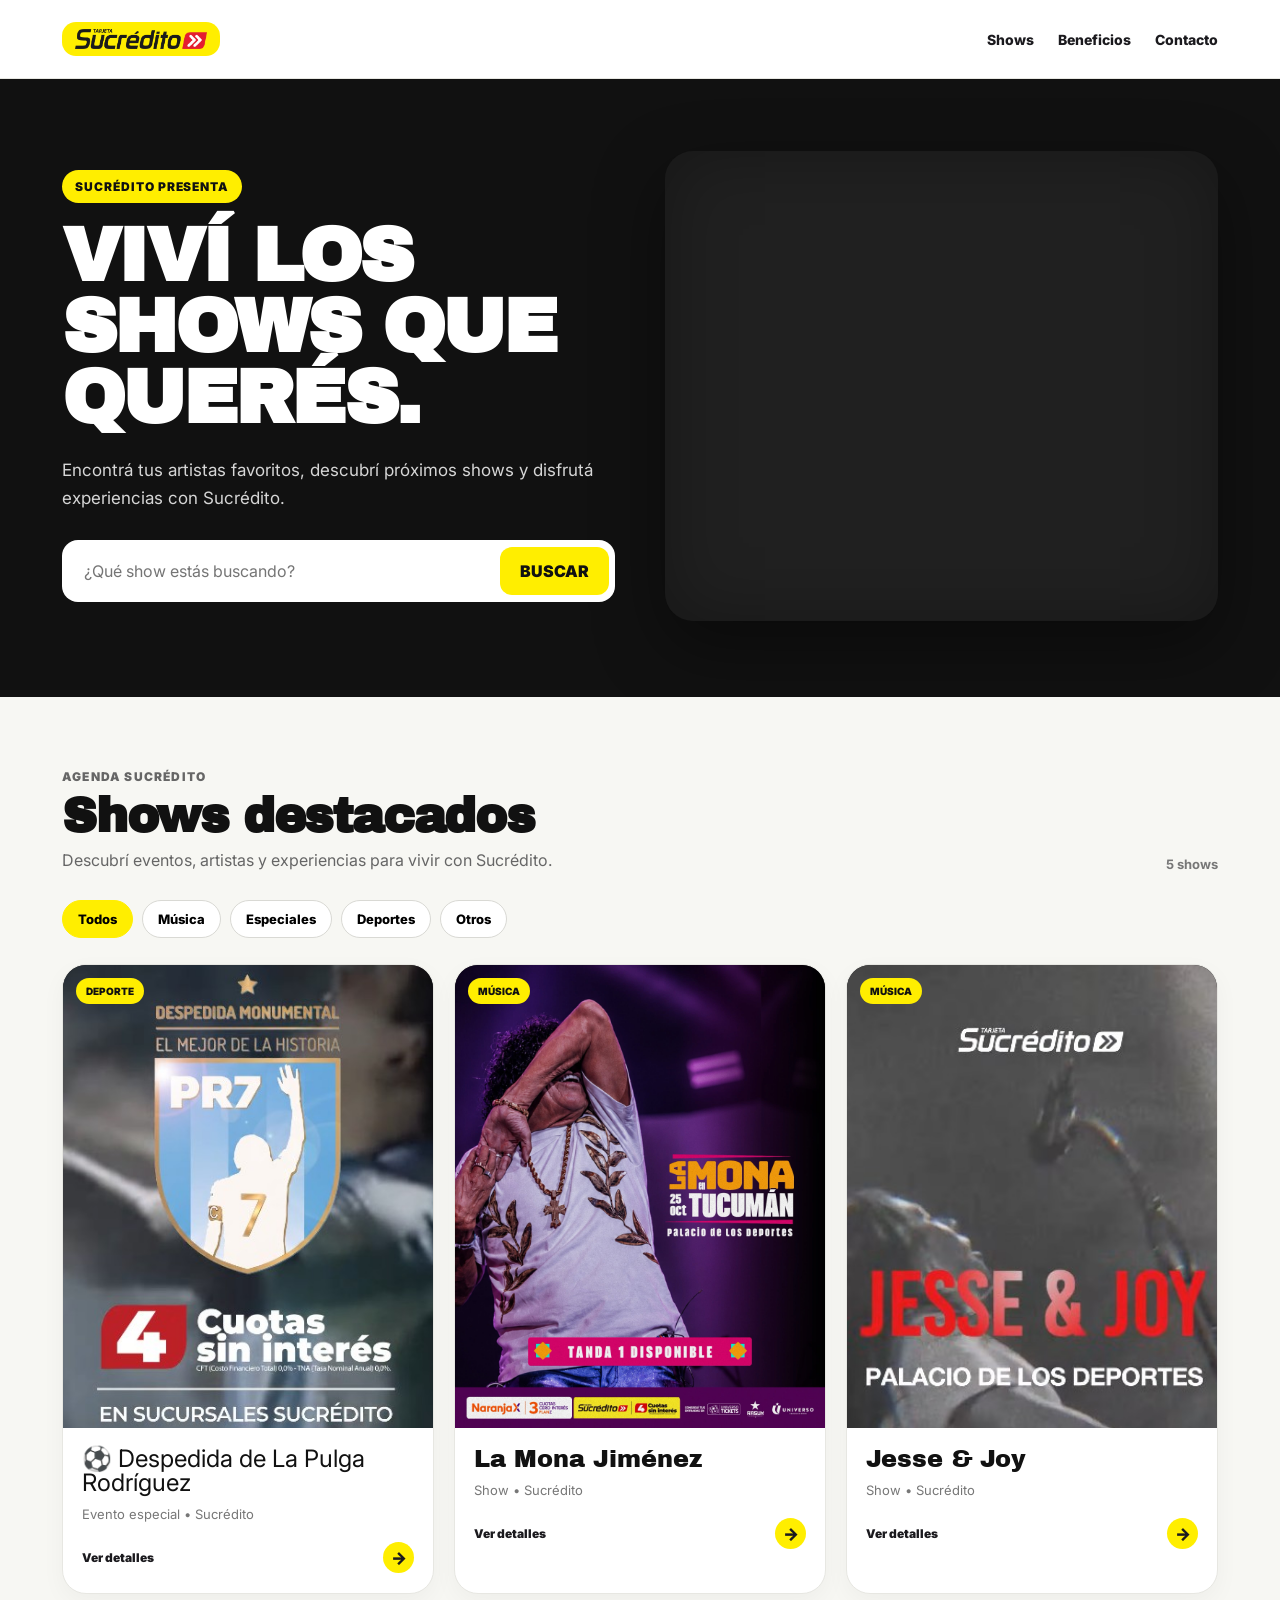
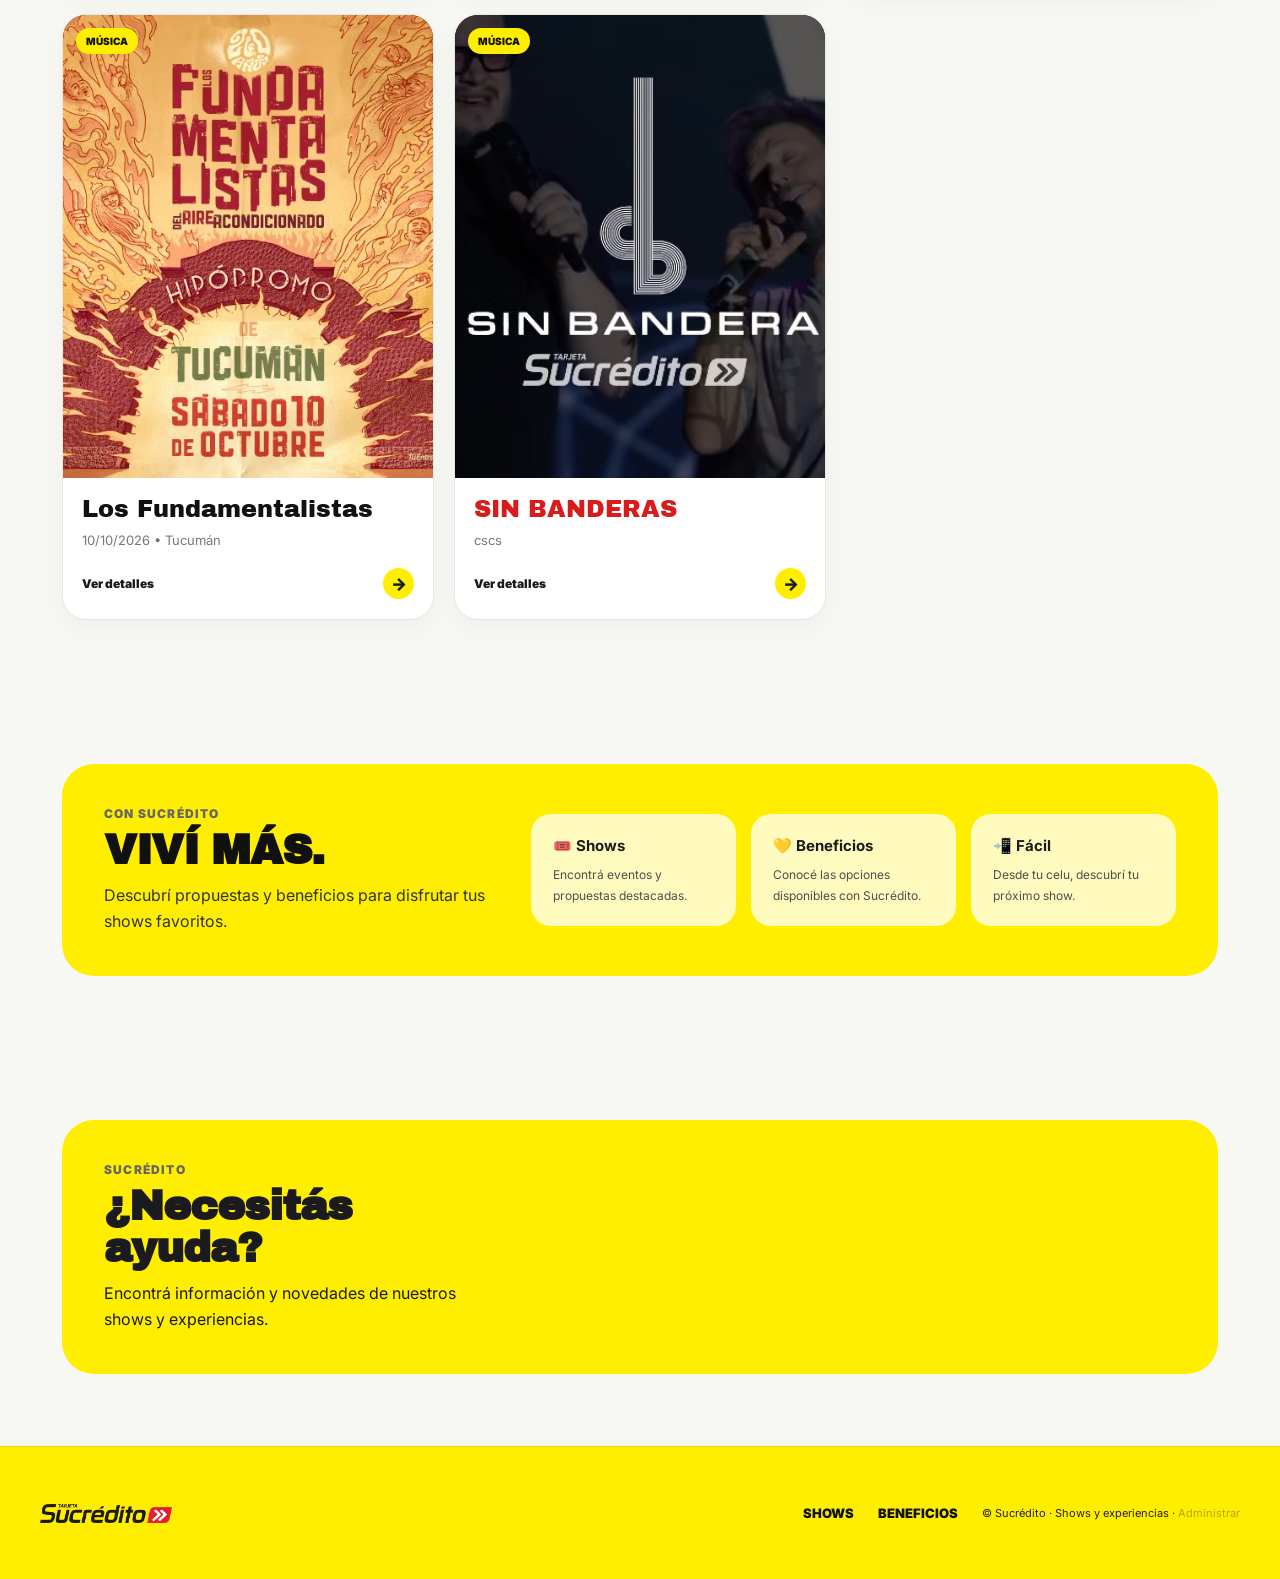
==== index.html @ 6936c7ec "Update index.html" ====
<!DOCTYPE html>
<html lang="es">
<head>
<meta charset="UTF-8">
<meta name="viewport" content="width=device-width, initial-scale=1.0">
<meta name="theme-color" content="#FFEE00">
<title id="sitePageTitle">Sucrédito · Shows</title>

<link rel="preconnect" href="https://fonts.googleapis.com">
<link rel="preconnect" href="https://fonts.gstatic.com" crossorigin>
<link href="https://fonts.googleapis.com/css2?family=Archivo+Black&family=Inter:wght@400;500;600;700;800&display=swap" rel="stylesheet">

<style>
:root{
  --yellow:#FFEE00;
  --yellow-dark:#E8D800;
  --black:#111111;
  --ink:#1B1A1E;
  --white:#fff;
  --paper:#F7F7F3;
  --gray:#6d6d6d;
  --line:#e7e7e2;
  --radius:24px;
  --shadow:0 18px 45px rgba(0,0,0,.10);
}
*{box-sizing:border-box}
html{scroll-behavior:smooth}
body{
  margin:0;
  background:var(--paper);
  color:var(--ink);
  font-family:Inter,Arial,sans-serif;
}
button,input{font:inherit}
button{cursor:pointer}
a{color:inherit;text-decoration:none}

.header{
  position:sticky;
  top:0;
  z-index:50;
  background:rgba(255,255,255,.94);
  backdrop-filter:blur(12px);
  border-bottom:1px solid var(--line);
}
.header-inner{
  max-width:1200px;
  margin:auto;
  min-height:78px;
  padding:12px 22px;
  display:flex;
  align-items:center;
  gap:28px;
}
.logo-wrap{
  display:flex;
  align-items:center;
  justify-content:center;
  background:var(--yellow);
  border-radius:14px;
  padding:7px 13px;
}
.logo{
  width:132px;
  height:auto;
  display:block;
}
.nav{
  display:flex;
  gap:24px;
  margin-left:auto;
  font-size:14px;
  font-weight:800;
}
.nav a:hover{text-decoration:underline}

.hero{
  position:relative;
  overflow:hidden;
  background:var(--black);
  color:white;
}
.hero-inner{
  max-width:1200px;
  min-height:540px;
  margin:auto;
  padding:72px 22px 76px;
  display:grid;
  grid-template-columns:1fr 1fr;
  align-items:center;
  gap:50px;
}
.hero-copy{position:relative;z-index:2}
.kicker{
  display:inline-block;
  background:var(--yellow);
  color:var(--black);
  padding:9px 13px;
  border-radius:999px;
  font-size:12px;
  font-weight:900;
  letter-spacing:.08em;
  text-transform:uppercase;
  margin-bottom:18px;
}
h1,h2,h3{margin:0}
.hero h1{
  font-family:"Archivo Black",Impact,sans-serif;
  font-size:clamp(42px,6vw,76px);
  line-height:.93;
  letter-spacing:-.035em;
  max-width:650px;
}
.hero p{
  max-width:560px;
  color:#d6d6d6;
  line-height:1.6;
  margin:24px 0 28px;
  font-size:17px;
}
.search{
  max-width:580px;
  display:flex;
  align-items:center;
  background:white;
  border-radius:16px;
  padding:6px;
}
.search input{
  width:100%;
  border:0;
  outline:0;
  padding:15px 16px;
  background:transparent;
  color:var(--ink);
}
.search button{
  border:0;
  background:var(--yellow);
  color:var(--black);
  border-radius:12px;
  padding:14px 20px;
  font-weight:900;
}
.hero-video{
  position:relative;
  width:100%;
  aspect-ratio:4/5;
  max-height:470px;
  border-radius:28px;
  overflow:hidden;
  background:#202020;
  box-shadow:0 25px 70px rgba(0,0,0,.4);
}
.hero-video video{
  width:100%;
  height:100%;
  object-fit:cover;
  display:block;
}
.hero-video:after{
  content:"";
  position:absolute;
  inset:0;
  pointer-events:none;
  box-shadow:inset 0 0 70px rgba(0,0,0,.3);
}

.section{
  max-width:1200px;
  margin:auto;
  padding:72px 22px;
}
.section-head{
  display:flex;
  align-items:end;
  justify-content:space-between;
  gap:20px;
  margin-bottom:28px;
}
.eyebrow{
  color:#666;
  font-size:12px;
  font-weight:900;
  text-transform:uppercase;
  letter-spacing:.1em;
  margin-bottom:8px;
}
.section h2{
  font-family:"Archivo Black",Impact,sans-serif;
  font-size:clamp(30px,4vw,48px);
  line-height:1;
  letter-spacing:-.025em;
}
.result-count{
  font-size:13px;
  color:#777;
  font-weight:700;
}

.filters{
  display:flex;
  flex-wrap:wrap;
  gap:9px;
  margin-bottom:26px;
}
.filter{
  border:1px solid #d9d9d4;
  background:white;
  border-radius:999px;
  padding:10px 15px;
  font-size:13px;
  font-weight:800;
}
.filter.active,.filter:hover{
  background:var(--yellow);
  border-color:var(--yellow);
}

.shows-grid{
  display:grid;
  grid-template-columns:repeat(3,1fr);
  gap:20px;
}
.card{
  background:white;
  border:1px solid var(--line);
  border-radius:var(--radius);
  overflow:hidden;
  box-shadow:0 8px 25px rgba(0,0,0,.04);
  transition:transform .25s ease,box-shadow .25s ease;
  cursor:pointer;
}
.card:hover{
  transform:translateY(-5px);
  box-shadow:var(--shadow);
}
.card-media{
  position:relative;
  aspect-ratio:4/5;
  background:#161616;
  overflow:hidden;
}
.card-media img,
.card-media video{
  position:absolute;
  inset:0;
  width:100%;
  height:100%;
  object-fit:cover;
}
.card-media img{
  opacity:1;
  transition:opacity .18s ease;
}
.card-media video{
  opacity:0;
  transition:opacity .18s ease;
  background:#111;
}
.card.playing .card-media img{opacity:0}
.card.playing .card-media video{opacity:1}
.card-tag{
  position:absolute;
  left:13px;
  top:13px;
  z-index:4;
  background:var(--yellow);
  color:var(--black);
  border-radius:999px;
  padding:7px 10px;
  font-size:10px;
  font-weight:900;
  text-transform:uppercase;
}
/* El video se descubre con el hover en desktop; no agregamos íconos sobre las placas. */
.card-body{padding:19px 19px 20px}
.card-title{
  font-family:"Archivo Black",Impact,sans-serif;
  font-size:24px;
  line-height:1;
  margin-bottom:10px;
}
.card-meta{
  color:#777;
  font-size:13px;
  line-height:1.5;
}
.card-cta{
  display:flex;
  align-items:center;
  justify-content:space-between;
  margin-top:18px;
  font-size:12px;
  font-weight:900;
}
.arrow{
  width:31px;
  height:31px;
  border-radius:50%;
  background:var(--yellow);
  display:grid;
  place-items:center;
  font-size:17px;
}

.empty{
  display:none;
  text-align:center;
  padding:50px 20px;
  border:1px dashed #cfcfca;
  border-radius:20px;
  color:#777;
  background:white;
}
.card.hidden{display:none}

.benefits{
  background:var(--yellow);
  border-radius:32px;
  padding:42px;
  display:grid;
  grid-template-columns:1.2fr 2fr;
  gap:40px;
  align-items:center;
}
.benefits h2{font-size:42px}
.benefits p{line-height:1.6;margin:12px 0 0}
.benefit-grid{
  display:grid;
  grid-template-columns:repeat(3,1fr);
  gap:15px;
}
.benefit{
  background:rgba(255,255,255,.75);
  border-radius:20px;
  padding:22px;
}
.benefit strong{display:block;font-size:15px;margin-bottom:8px}
.benefit span{font-size:12px;line-height:1.45;color:#4e4e4e}

.footer{
  background:var(--yellow);
  color:var(--black);
  padding:30px 22px;
  border-top:1px solid rgba(0,0,0,.08);
}
.footer-inner{
  max-width:1200px;
  margin:auto;
  min-height:72px;
  display:flex;
  align-items:center;
  justify-content:space-between;
  gap:24px;
}
.footer img{width:132px;display:block}
.footer-links{
  display:flex;
  gap:24px;
  margin-left:auto;
  font-size:13px;
  font-weight:900;
}
.footer-links a:hover{text-decoration:underline}
.footer small{color:#222;font-size:11px}

.modal{
  position:fixed;
  inset:0;
  z-index:100;
  display:none;
  align-items:center;
  justify-content:center;
  padding:20px;
  background:rgba(0,0,0,.78);
  backdrop-filter:blur(7px);
}
.modal.open{display:flex}
.modal-box{
  width:min(980px,100%);
  max-height:92vh;
  overflow:auto;
  background:white;
  border-radius:28px;
  position:relative;
  box-shadow:0 30px 90px rgba(0,0,0,.4);
}
.modal-close{
  position:absolute;
  right:15px;
  top:15px;
  z-index:10;
  width:42px;
  height:42px;
  border:0;
  border-radius:50%;
  background:white;
  box-shadow:0 5px 20px rgba(0,0,0,.18);
  font-size:25px;
}
.modal-content{
  display:grid;
  grid-template-columns:1fr 1fr;
}
.modal-media{
  min-height:580px;
  background:#111;
  display:flex;
  align-items:center;
  justify-content:center;
  overflow:hidden;
}
.modal-media img,
.modal-media video{
  width:100%;
  height:100%;
  max-height:700px;
  object-fit:contain;
  background:#111;
  display:block;
}
.modal-media video{display:none}
.modal-info{padding:48px 42px}
.modal-info .kicker{margin-bottom:15px}
.modal-info h2{
  font-family:"Archivo Black",Impact,sans-serif;
  font-size:clamp(36px,5vw,58px);
  line-height:.95;
  margin-bottom:18px;
}
.modal-info p{line-height:1.65;color:#555}
.details{
  margin:25px 0;
  display:grid;
  gap:10px;
}
.detail{
  background:#f5f5f1;
  border-radius:13px;
  padding:13px 15px;
}
.detail b{display:block;font-size:10px;text-transform:uppercase;letter-spacing:.08em;color:#777;margin-bottom:4px}
.detail span{font-size:14px;font-weight:700}
.modal-button{
  display:inline-flex;
  align-items:center;
  justify-content:center;
  background:var(--yellow);
  border:0;
  border-radius:13px;
  padding:15px 19px;
  font-weight:900;
}
.modal-button.disabled{
  background:#e8e8e3;
  color:#888;
  cursor:default;
}

@media (max-width:900px){
  .hero-inner{grid-template-columns:1fr;min-height:auto;padding-top:55px}
  .hero-video{max-width:470px;margin:auto}
  .shows-grid{grid-template-columns:repeat(2,1fr)}
  .benefits{grid-template-columns:1fr}
}
@media (max-width:650px){
  .header-inner{min-height:68px;padding:10px 14px}
  .logo{width:112px}
  .nav{display:none}
  .hero-inner{padding:42px 16px 50px;gap:28px}
  .hero h1{font-size:46px}
  .hero p{font-size:15px}
  .search{border-radius:14px}
  .search button{padding:13px 14px}
  .section{padding:52px 16px}
  .section-head{align-items:start;flex-direction:column}
  .shows-grid{grid-template-columns:1fr 1fr;gap:12px}
  .card{border-radius:18px}
  .card-body{padding:14px}
  .card-title{font-size:19px}
  .card-meta{font-size:11px}
  .card-cta{margin-top:13px}
  .benefits{padding:27px 20px;border-radius:24px}
  .benefits h2{font-size:34px}
  .benefit-grid{grid-template-columns:1fr}
  .modal{padding:8px}
  .modal-box{border-radius:22px;max-height:95vh}
  .modal-content{grid-template-columns:1fr}
  .modal-media{min-height:330px;max-height:48vh}
  .modal-media img,.modal-media video{object-fit:contain}
  .modal-info{padding:28px 22px 30px}
  .modal-info h2{font-size:40px}
}
@media (hover:none){
  /* En móvil el video se reproduce dentro de la ventana de detalle. */
}


/* V10: estilos administrables */
#heroTitle { color: var(--site-hero-title-color, #ffffff); }
#showsTitle { color: var(--site-shows-title-color, #111111); }
#benefitTitle { color: var(--site-benefit-title-color, #111111); }
#heroText { color: var(--site-hero-text-color, #d6d6d6); }
#benefitText { color: var(--site-benefit-text-color, #333333); }
#benefitTitle { color: var(--site-benefit-title-color, #111); }
#showsTitle { color: var(--site-shows-title-color, #111); }
#benefitText { color: var(--site-benefit-text-color, #333); }


.section-subtitle{margin:8px 0 0;color:#666;max-width:720px;line-height:1.5}
</style>
</head>

<body>

<header class="header">
  <div class="header-inner">
    <a href="#" class="logo-wrap" aria-label="Sucrédito">
      <img src="assets/logo.png" class="logo" alt="Sucrédito">
    </a>
    <nav class="nav">
      <a href="#shows" id="navShows">Shows</a>
      <a href="#beneficios" id="navBenefits">Beneficios</a>
      <a href="#contacto" id="navContact">Contacto</a>
    </nav>
  </div>
</header>

<main>
<section class="hero">
  <div class="hero-inner">
    <div class="hero-copy">
      <span class="kicker" id="heroKicker">Sucrédito presenta</span>
      <h1 id="heroTitle">VIVÍ LOS SHOWS QUE QUERÉS.</h1>
      <p id="heroText">Encontrá tus artistas favoritos, descubrí próximos shows y disfrutá experiencias con Sucrédito.</p>
      <div class="search">
        <input id="searchInput" type="search" placeholder="Buscá un show o artista..." aria-label="Buscar shows">
        <button id="searchBtn" type="button">BUSCAR</button>
      </div>
    </div>

    <div class="hero-video" aria-label="Video destacado">
      <video id="heroVideo" autoplay muted loop playsinline preload="auto"
             poster="assets/events/Sin_Banderas.jpg">
        <source src="assets/videos/Sin_Banderas.mp4" type="video/mp4">
      </video>
    </div>
  </div>
</section>

<section class="section" id="shows">
  <div class="section-head">
    <div>
      <div class="eyebrow" id="showsEyebrow">Elegí tu próximo plan</div>
      <h2 id="showsTitle">Shows destacados</h2>
      <p id="showsSubtitle" class="section-subtitle">Descubrí eventos, artistas y experiencias para vivir con Sucrédito.</p>
    </div>
    <div class="result-count" id="resultCount">5 shows</div>
  </div>

  <div class="filters" aria-label="Filtros de shows">
    <button class="filter active" data-filter="all" id="filterAll">Todos</button>
    <button class="filter" data-filter="musica" id="filterMusic">Música</button>
    <button class="filter" data-filter="especial" id="filterSpecial">Especiales</button>
    <button class="filter" data-filter="deporte" id="filterSports">Deportes</button>
    <button class="filter" data-filter="otros" id="filterOther">Otros</button>
  </div>

  <div class="shows-grid" id="showsGrid"></div>

  <div class="empty" id="empty">No encontramos shows con esa búsqueda.</div>
</section>

<section class="section" id="beneficios">
  <div class="benefits">
    <div>
      <div class="eyebrow" id="benefitEyebrow">Con Sucrédito</div>
      <h2 id="benefitTitle">Más shows.<br>Más momentos.</h2>
      <p id="benefitText">Descubrí propuestas y beneficios pensados para que disfrutes tus experiencias.</p>
    </div>
    <div class="benefit-grid">
      <div class="benefit"><strong id="benefit1Title">🎟️ Shows</strong><span id="benefit1Text">Encontrá eventos y propuestas destacadas.</span></div>
      <div class="benefit"><strong id="benefit2Title">💛 Beneficios</strong><span id="benefit2Text">Conocé las opciones disponibles con Sucrédito.</span></div>
      <div class="benefit"><strong id="benefit3Title">📲 Fácil</strong><span id="benefit3Text">Desde tu celu, descubrí tu próximo show.</span></div>
    </div>
  </div>
</section>
<section class="section" id="contacto">
  <div class="benefits">
    <div>
      <div class="eyebrow">Sucrédito</div>
      <h2>¿Necesitás ayuda?</h2>
      <p id="contactText">Encontrá información y novedades de nuestros shows y experiencias.</p>
    </div>
  </div>
</section>
</main>

<footer class="footer">
  <div class="footer-inner">
    <img src="assets/logo.png" alt="Sucrédito">
    <div class="footer-links">
      <a href="#shows">SHOWS</a>
      <a href="#beneficios">BENEFICIOS</a>
    </div>
    <small><span id="footerText">© Sucrédito · Shows y experiencias</span> · <a href="admin/" style="opacity:.35">Administrar</a></small>
  </div>
</footer>

<div class="modal" id="modal" role="dialog" aria-modal="true" aria-labelledby="modalTitle">
  <div class="modal-box">
    <button class="modal-close" id="modalClose" aria-label="Cerrar">×</button>
    <div class="modal-content">
      <div class="modal-media">
        <img id="modalImage" src="" alt="">
        <video id="modalVideo" muted playsinline preload="metadata"></video>
      </div>
      <div class="modal-info">
        <span class="kicker" id="modalKicker">Sucrédito presenta</span>
        <h2 id="modalTitle"></h2>
        <p id="modalDescription"></p>
        <div class="details">
          <div class="detail"><b>Fecha</b><span id="modalDate"></span></div>
          <div class="detail"><b>Ciudad</b><span id="modalCity"></span></div>
          <div class="detail"><b>Lugar</b><span id="modalVenue"></span></div>
          <div class="detail"><b>Beneficio</b><span id="modalBenefit"></span></div>
        </div>
        <button class="modal-button disabled" type="button">Información próximamente</button>
      </div>
    </div>
  </div>
</div>

<script>
/*
  DATOS:
  Se cargan desde data/shows.json.
  Ahí vamos a poner fecha, ciudad, lugar, descripción, beneficio y link real
  de compra cuando me pases la información.
*/

/* Navegación y posición inicial: evita que Safari/WhatsApp restaure el scroll anterior. */
if ('scrollRestoration' in history) history.scrollRestoration = 'manual';

const intentionalHashes = new Set(['#shows','#beneficios','#contacto']);

function forceInitialTop(){
  if (!intentionalHashes.has(location.hash.toLowerCase())) {
    window.scrollTo({top:0,left:0,behavior:'auto'});
    document.documentElement.scrollTop = 0;
    document.body.scrollTop = 0;
  }
}

document.documentElement.style.scrollBehavior = 'smooth';

window.addEventListener('DOMContentLoaded', forceInitialTop);
window.addEventListener('load', () => {
  forceInitialTop();
  setTimeout(forceInitialTop, 80);
  setTimeout(forceInitialTop, 350);
  setTimeout(forceInitialTop, 900);
});
window.addEventListener('pageshow', () => {
  forceInitialTop();
  setTimeout(forceInitialTop, 100);
});

const grid = document.getElementById('showsGrid');
const filters = [...document.querySelectorAll('.filter')];
const searchInput = document.getElementById('searchInput');
const resultCount = document.getElementById('resultCount');
const empty = document.getElementById('empty');

let shows = [];
let activeFilter = 'all';
let currentVideoCard = null;

const modal = document.getElementById('modal');
const modalImage = document.getElementById('modalImage');
const modalVideo = document.getElementById('modalVideo');
const modalTitle = document.getElementById('modalTitle');
const modalDescription = document.getElementById('modalDescription');
const modalDate = document.getElementById('modalDate');
const modalCity = document.getElementById('modalCity');
const modalVenue = document.getElementById('modalVenue');
const modalBenefit = document.getElementById('modalBenefit');
const modalButton = document.querySelector('.modal-button');

function normalize(text=''){
  return text.toString().toLowerCase()
    .normalize('NFD').replace(/[\u0300-\u036f]/g,'');
}

function escapeHtml(value=''){
  return value.toString()
    .replaceAll('&','&amp;')
    .replaceAll('<','&lt;')
    .replaceAll('>','&gt;')
    .replaceAll('"','&quot;')
    .replaceAll("'","&#039;");
}

function renderShows(){
  grid.innerHTML = '';

  shows
    .filter(show => show.published !== false)
    .sort((a,b) => (Number(a.sortOrder)||999) - (Number(b.sortOrder)||999))
    .forEach((show, index) => {
    const card = document.createElement('article');
    card.className = 'card';
    card.dataset.index = index;
    card.dataset.category = show.category || 'musica';
    card.dataset.search = normalize([
      show.title, show.category, show.city, show.venue, show.description
    ].join(' '));
    card.tabIndex = 0;

    card.innerHTML = `
      <div class="card-media">
        <img src="${escapeHtml(show.image)}" alt="${escapeHtml(show.title)}" loading="lazy">
        <video muted playsinline preload="metadata"></video>
        <span class="card-tag">${escapeHtml(show.categoryLabel || show.category || 'Show')}</span>
      </div>
      <div class="card-body">
        <div class="card-title" style="color:${escapeHtml(show.titleColor||'#111111')};font-family:${escapeHtml(show.titleFont||'Archivo Black')},Inter,Arial,sans-serif">${escapeHtml(show.emoji ? show.emoji+' ' : "")}${escapeHtml(show.title)}</div>
        <div class="card-meta">${escapeHtml(show.shortMeta || 'Show • Sucrédito')}</div>
        <div class="card-cta">
          <span>Ver detalles</span>
          <span class="arrow">→</span>
        </div>
      </div>
    `;

    const video = card.querySelector('video');

    card.addEventListener('mouseenter', () => {
      if (window.matchMedia('(hover: hover)').matches) startPreview(card, show, video);
    });

    card.addEventListener('mouseleave', () => {
      if (window.matchMedia('(hover: hover)').matches) stopPreview(card, video);
    });

    card.addEventListener('click', () => openModal(show, card));

    card.addEventListener('keydown', event => {
      if (event.key === 'Enter' || event.key === ' ') {
        event.preventDefault();
        openModal(show, card);
      }
    });

    grid.appendChild(card);
  });

  applyFilters();
}

function startPreview(card, show, video){
  if (!show.video) return;

  document.querySelectorAll('.card').forEach(other => {
    if (other !== card) {
      const otherVideo = other.querySelector('video');
      stopPreview(other, otherVideo);
    }
  });

  if (!video.src) {
    video.src = show.video;
    video.load();
  }

  card.classList.add('playing');
  currentVideoCard = card;
  video.currentTime = 0;

  const promise = video.play();
  if (promise) promise.catch(() => {
    /* Si el navegador bloquea el autoplay, la placa sigue visible. */
    card.classList.remove('playing');
  });

  video.onended = () => stopPreview(card, video);
}

function stopPreview(card, video){
  if (!video) return;
  card.classList.remove('playing');
  video.pause();
  try { video.currentTime = 0; } catch(e) {}
  if (currentVideoCard === card) currentVideoCard = null;
}

function applyFilters(){
  const term = normalize(searchInput.value.trim());
  let visible = 0;

  [...grid.querySelectorAll('.card')].forEach(card => {
    const matchesFilter = activeFilter === 'all' || card.dataset.category === activeFilter;
    const matchesSearch = !term || card.dataset.search.includes(term);
    const show = matchesFilter && matchesSearch;

    card.classList.toggle('hidden', !show);
    if (!show) stopPreview(card, card.querySelector('video'));
    if (show) visible++;
  });

  resultCount.textContent = `${visible} ${visible === 1 ? 'show' : 'shows'}`;
  empty.style.display = visible ? 'none' : 'block';
}

filters.forEach(button => {
  button.addEventListener('click', () => {
    filters.forEach(b => b.classList.remove('active'));
    button.classList.add('active');
    activeFilter = button.dataset.filter;
    applyFilters();
  });
});

searchInput.addEventListener('input', applyFilters);

searchInput.addEventListener('keydown', event => {
  if (event.key === 'Enter') {
    event.preventDefault();
    applyFilters();
    document.getElementById('shows').scrollIntoView({behavior:'smooth', block:'start'});
  }
});

document.getElementById('searchBtn').addEventListener('click', () => {
  applyFilters();
  document.getElementById('shows').scrollIntoView({behavior:'smooth', block:'start'});
});

function openModal(show, card){
  stopPreview(card, card.querySelector('video'));

  modalImage.src = show.image;
  modalImage.alt = show.title;

  modalTitle.textContent = (show.emoji ? show.emoji+' ' : '') + show.title;
  modalTitle.style.color = show.titleColor || '#111111';
  modalTitle.style.fontFamily = (show.titleFont || 'Archivo Black') + ',Inter,Arial,sans-serif';
  modalDescription.textContent = show.description || '';
  modalDate.textContent = show.date || 'Próximamente';
  modalCity.textContent = show.city || 'Próximamente';
  modalVenue.textContent = show.venue || 'Próximamente';
  modalBenefit.textContent = show.benefit || 'Consultar condiciones vigentes.';

  /* Si existe video, la ventana muestra el video y trata de reproducirlo en mute.
     Si el navegador no permite autoplay, quedan visibles los controles para tocar Play. */
  modalVideo.pause();
  modalVideo.removeAttribute('src');
  modalVideo.style.display = 'none';
  modalImage.style.display = 'block';

  if (show.video) {
    modalVideo.src = show.video;
    modalVideo.style.display = 'block';
    modalImage.style.display = 'none';
    modalVideo.load();

    const p = modalVideo.play();
    if (p) {
      p.catch(() => {
        /* El navegador puede impedir autoplay con sonido; no mostramos controles. */
      });
    }
  }

  if (show.purchaseUrl) {
    modalButton.classList.remove('disabled');
    modalButton.textContent = 'COMPRAR / VER EVENTO';
    modalButton.onclick = () => window.open(show.purchaseUrl, '_blank', 'noopener,noreferrer');
  } else {
    modalButton.classList.add('disabled');
    modalButton.textContent = 'Información próximamente';
    modalButton.onclick = null;
  }

  modal.classList.add('open');
  document.body.style.overflow = 'hidden';
  document.getElementById('modalClose').focus();
}

function closeModal(){
  modalVideo.pause();
  modalVideo.removeAttribute('src');
  modal.classList.remove('open');
  document.body.style.overflow = '';
}

document.getElementById('modalClose').addEventListener('click', closeModal);

modal.addEventListener('click', event => {
  if (event.target === modal) closeModal();
});

document.addEventListener('keydown', event => {
  if (event.key === 'Escape' && modal.classList.contains('open')) closeModal();
});

/* Video principal: si el MP4 tarda o falla, la imagen poster sigue funcionando. */
const heroVideo = document.getElementById('heroVideo');
if (heroVideo) {
  heroVideo.addEventListener('error', () => {
    heroVideo.style.opacity = '0';
  });
}

/* V10: carga robusta de datos + modo vista previa. */
const PREVIEW = new URLSearchParams(location.search).get('preview') === '1';
const SEED_SHOWS = [{"title": "Sin Bandera", "image": "assets/events/Sin_Banderas.jpg", "video": "assets/videos/Sin_Banderas.mp4", "category": "musica", "categoryLabel": "Música", "shortMeta": "Show • Sucrédito", "date": "Próximamente", "city": "Próximamente", "venue": "Próximamente", "description": "Viví el show de Sin Bandera y disfrutá una experiencia especial con Sucrédito.", "benefit": "Beneficios Sucrédito disponibles próximamente.", "purchaseUrl": "", "id": "show-1", "featured": true, "published": true, "sortOrder": 1, "emoji": "", "titleColor": "#111111", "titleFont": "Archivo Black"}, {"title": "La Mona Jiménez", "image": "assets/events/Mona.jpg", "video": "assets/videos/Mona_Jimenez.mp4", "category": "musica", "categoryLabel": "Música", "shortMeta": "Show • Sucrédito", "date": "Próximamente", "city": "Próximamente", "venue": "Próximamente", "description": "La Mona Jiménez llega con toda su energía. Descubrí la propuesta de Sucrédito.", "benefit": "Beneficios Sucrédito disponibles próximamente.", "purchaseUrl": "", "id": "show-2", "featured": true, "published": true, "sortOrder": 2, "emoji": "", "titleColor": "#111111", "titleFont": "Archivo Black"}, {"title": "Despedida de La Pulga Rodríguez", "image": "assets/events/Despedida_Pulga.jpg", "video": "assets/videos/Despedida_Pulga.mp4", "category": "especial", "categoryLabel": "Especial", "shortMeta": "Evento especial • Sucrédito", "date": "Próximamente", "city": "Próximamente", "venue": "Próximamente", "description": "Una despedida para vivirla en grande. Conocé todos los detalles cuando sean publicados.", "benefit": "Beneficios Sucrédito disponibles próximamente.", "purchaseUrl": "", "id": "show-3", "featured": false, "published": true, "sortOrder": 3, "emoji": "", "titleColor": "#111111", "titleFont": "Archivo Black"}, {"title": "Jesse & Joy", "image": "assets/events/Jeese_&_Joy.jpg", "video": "assets/videos/Jesse_&_Joy.mp4", "category": "musica", "categoryLabel": "Música", "shortMeta": "Show • Sucrédito", "date": "Próximamente", "city": "Próximamente", "venue": "Próximamente", "description": "Jesse & Joy en una experiencia para disfrutar con Sucrédito.", "benefit": "Beneficios Sucrédito disponibles próximamente.", "purchaseUrl": "", "id": "show-4", "featured": false, "published": true, "sortOrder": 4, "emoji": "", "titleColor": "#111111", "titleFont": "Archivo Black"}, {"title": "Los Fundamentalistas", "image": "assets/events/Fundamentalistas.jpg", "video": "assets/videos/Fundamentalistas.mp4", "category": "musica", "categoryLabel": "Música", "shortMeta": "10/10/2026 • Tucumán", "date": "10 de octubre de 2026", "city": "Tucumán", "venue": "Hipódromo de Tucumán", "description": "Los Fundamentalistas del Aire Acondicionado. Consultá la información del show y las opciones disponibles con Sucrédito.", "benefit": "Consultá condiciones y beneficios vigentes de Sucrédito.", "purchaseUrl": "", "id": "show-5", "featured": false, "published": true, "sortOrder": 5, "emoji": "", "titleColor": "#111111", "titleFont": "Archivo Black"}];
const SEED_SITE = {"pageTitle": "Sucrédito · Shows", "navShows": "Shows", "navBenefits": "Beneficios", "navContact": "Contacto", "heroKicker": "Sucrédito presenta", "heroTitle": "VIVÍ LOS SHOWS QUE QUERÉS.", "heroText": "Encontrá tus artistas favoritos, descubrí próximos shows y disfrutá experiencias con Sucrédito.", "searchPlaceholder": "¿Qué show estás buscando?", "searchButton": "BUSCAR", "heroVideo": "assets/videos/Sin_Banderas.mp4", "heroPoster": "assets/events/Sin_Banderas.jpg", "showsEyebrow": "Elegí tu próximo plan", "showsTitle": "Shows destacados", "showsSubtitle": "Descubrí eventos, artistas y experiencias para vivir con Sucrédito.", "allFilter": "Todos", "musicFilter": "Música", "specialFilter": "Especiales", "sportsFilter": "Deportes", "otherFilter": "Otros", "benefitEyebrow": "Con Sucrédito", "benefitTitle": "Más shows. Más momentos.", "benefitText": "Descubrí propuestas y beneficios pensados para que disfrutes tus experiencias.", "benefit1Title": "🎟️ Shows", "benefit1Text": "Encontrá eventos y propuestas destacadas.", "benefit2Title": "💛 Beneficios", "benefit2Text": "Conocé las opciones disponibles con Sucrédito.", "benefit3Title": "📲 Fácil", "benefit3Text": "Desde tu celu, descubrí tu próximo show.", "footerText": "© Sucrédito · Shows y experiencias", "contactText":"Encontrá información y novedades de nuestros shows y experiencias.", "footerInstagram": "", "footerFacebook": "", "footerWeb": "", "heroTitleColor": "#FFFFFF", "heroTitleFont": "Archivo Black", "heroTextColor": "#D6D6D6", "heroTextFont": "Inter", "showsTitleColor": "#111111", "showsTitleFont": "Archivo Black", "benefitTitleColor": "#111111", "benefitTitleFont": "Archivo Black", "benefitTextColor": "#333333", "benefitTextFont": "Inter", "accentColor": "#FFEE00", "backgroundColor": "#FFFDF6"};

function readDraft(key, fallback){
  try { const raw=localStorage.getItem(key); return raw ? JSON.parse(raw) : fallback; } catch(e){ return fallback; }
}
function fetchJson(path, fallback){
  return fetch(path+'?ts='+Date.now(),{cache:'no-store'}).then(r=>r.ok?r.json():Promise.reject(new Error(path))).catch(()=>fallback);
}

const showDataPromise = PREVIEW && localStorage.getItem('sucredito_shows_admin_v10')
  ? Promise.resolve(readDraft('sucredito_shows_admin_v10',SEED_SHOWS))
  : fetchJson('data/shows.json',SEED_SHOWS);

const siteDataPromise = PREVIEW && localStorage.getItem('sucredito_site_draft_v10')
  ? Promise.resolve(readDraft('sucredito_site_draft_v10',SEED_SITE))
  : fetchJson('data/site.json',SEED_SITE);

function applySite(site){
  if(!site) return;
  const set=(id,key)=>{const el=document.getElementById(id);if(el&&site[key]!==undefined)el.textContent=site[key];};
  const attrs=(id,key,attr)=>{const el=document.getElementById(id);if(el&&site[key]!==undefined)el.setAttribute(attr,site[key]);};
  document.title=site.pageTitle||document.title;
  ['navShows','navBenefits','navContact','heroKicker','heroTitle','heroText','showsEyebrow','showsTitle','showsSubtitle','filterAll','filterMusic','filterSpecial','filterSports','filterOther','benefitEyebrow','benefitTitle','benefitText','benefit1Title','benefit1Text','benefit2Title','benefit2Text','benefit3Title','benefit3Text','footerText','contactText'].forEach(id=>set(id,id));
  attrs('searchInput','searchPlaceholder','placeholder');
  const sb=document.getElementById('searchBtn');if(sb&&site.searchButton!==undefined)sb.textContent=site.searchButton;
  const hv=document.getElementById('heroVideo');if(hv&&site.heroVideo){hv.src=site.heroVideo;if(site.heroPoster)hv.poster=site.heroPoster;hv.load();}
  const root=document.documentElement;
  root.style.setProperty('--site-hero-title-color',site.heroTitleColor||'#FFFFFF');
  root.style.setProperty('--site-hero-text-color',site.heroTextColor||'#D6D6D6');
  root.style.setProperty('--site-benefit-title-color',site.benefitTitleColor||'#111111');
  root.style.setProperty('--site-shows-title-color',site.showsTitleColor||'#111111');
  root.style.setProperty('--site-benefit-text-color',site.benefitTextColor||'#333333');
  [['heroTitle','heroTitleFont'],['heroText','heroTextFont'],['showsTitle','showsTitleFont'],['benefitTitle','benefitTitleFont'],['benefitText','benefitTextFont']].forEach(([id,key])=>{const el=document.getElementById(id);if(el&&site[key])el.style.fontFamily=site[key]+',Inter,Arial,sans-serif';});
  if(site.backgroundColor)document.body.style.background=site.backgroundColor;
  if(site.accentColor)root.style.setProperty('--yellow',site.accentColor);
}

showDataPromise.then(data=>{shows=Array.isArray(data)?data:SEED_SHOWS.map(x=>({...x}));renderShows();});
siteDataPromise.then(site=>applySite(site));

window.addEventListener('message',event=>{
  if(event.origin!==location.origin)return;
  const data=event.data;
  if(!data||data.type!=='SUCRÉDITO_PREVIEW_STATE')return;
  if(Array.isArray(data.shows)){shows=data.shows;renderShows();}
  if(data.site)applySite(data.site);
});


</script>

<!-- Cloudflare Web Analytics: pegá acá el script de tu propiedad, si querés medir esta página -->
</body>
</html>
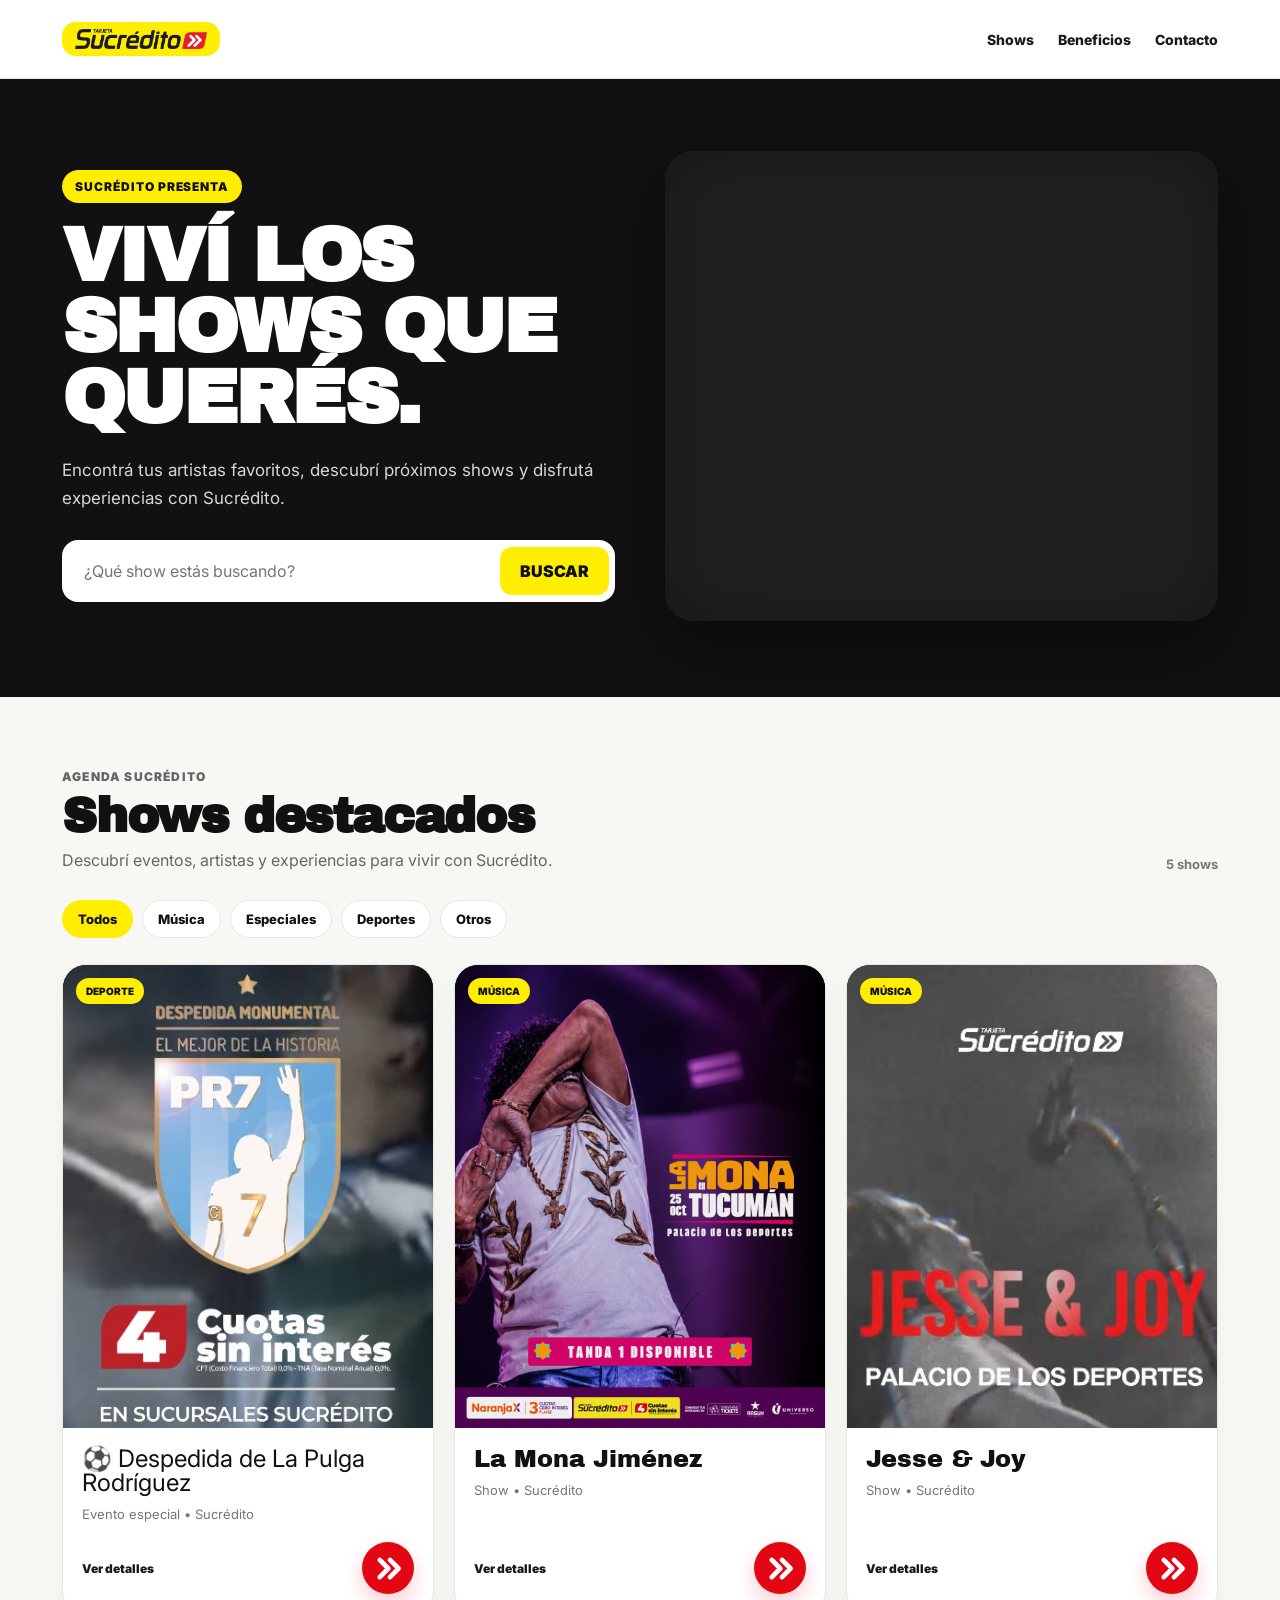
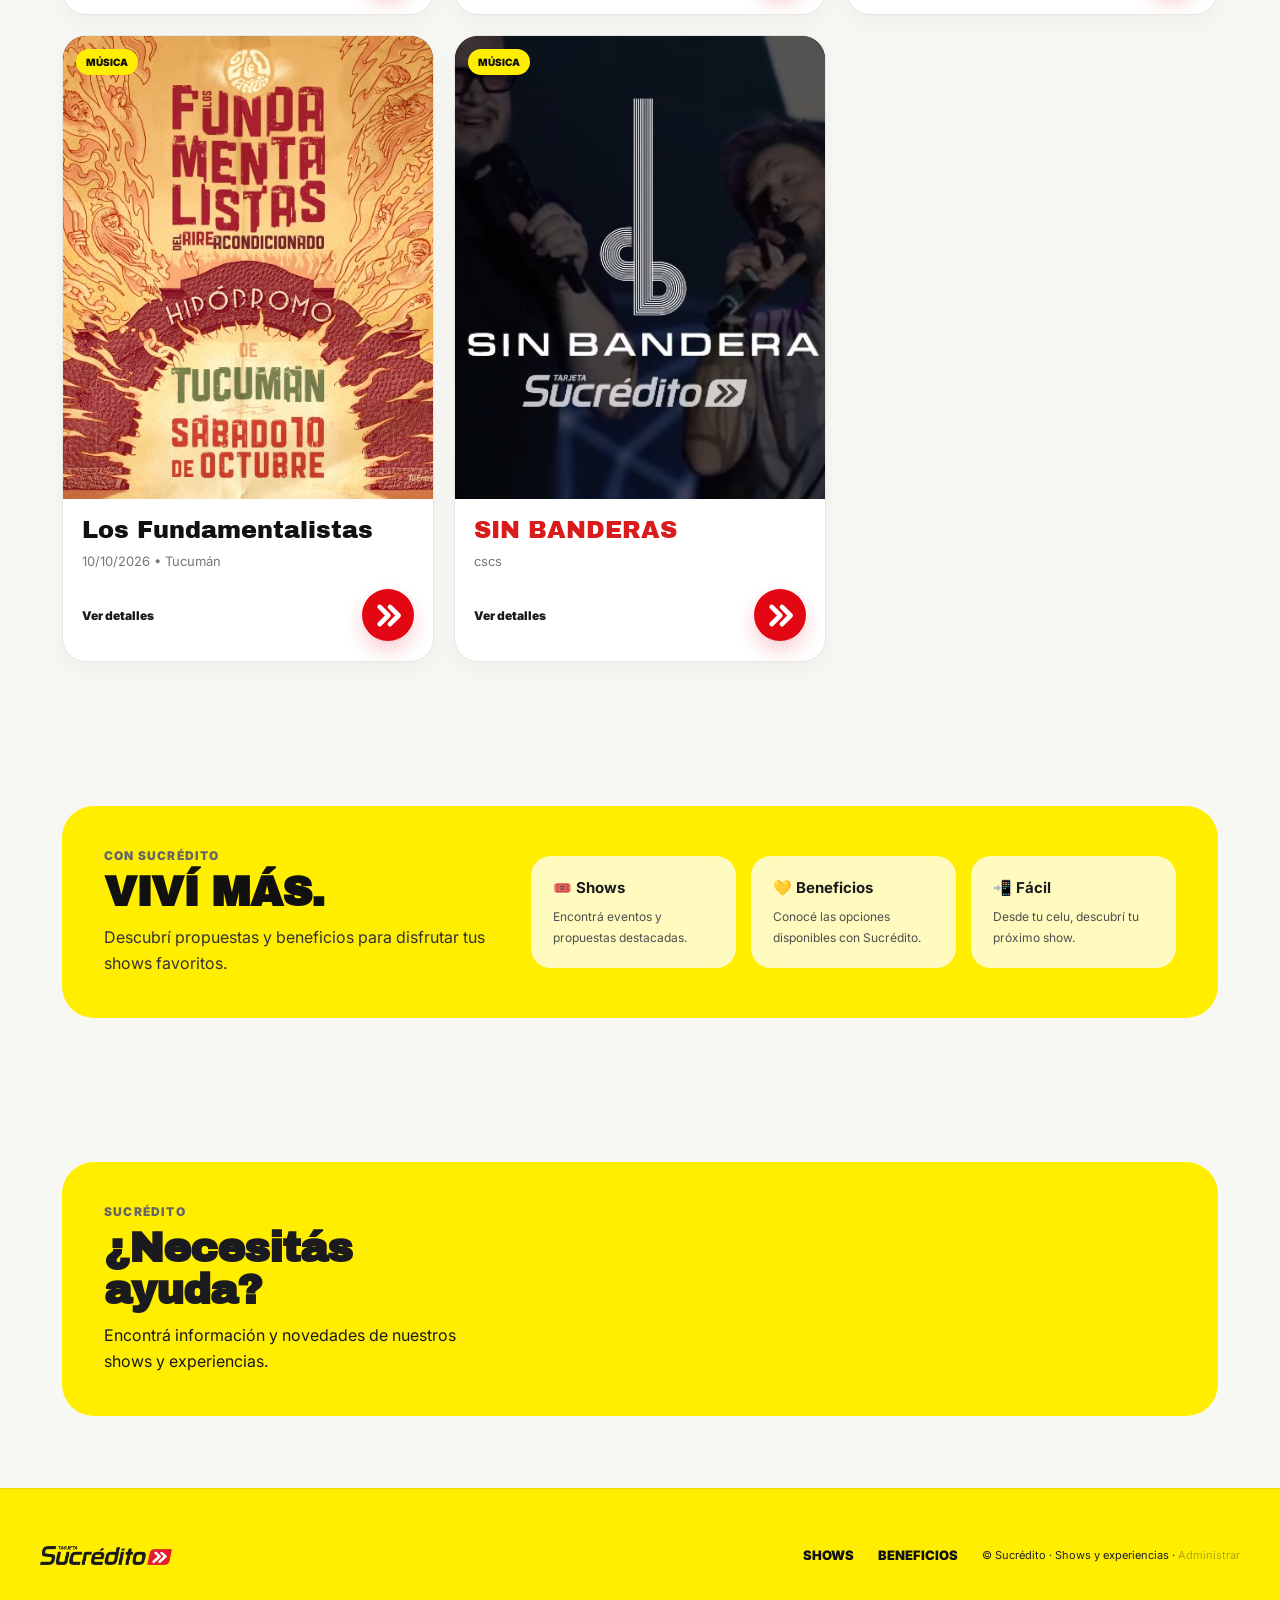
==== commit b0b42821: "Update index.html" ====
--- a/index.html
+++ b/index.html
@@ -26,13 +26,15 @@
 *{box-sizing:border-box}
 html{scroll-behavior:smooth}
 body{
+  color-scheme:light;
   margin:0;
   background:var(--paper);
   color:var(--ink);
   font-family:Inter,Arial,sans-serif;
 }
 button,input{font:inherit}
-button{cursor:pointer}
+button{cursor:pointer;-webkit-appearance:none;appearance:none}
+button::-webkit-focus-inner{border:0;padding:0}
 a{color:inherit;text-decoration:none}
 
 .header{
@@ -207,13 +209,18 @@
 .filter{
   border:1px solid #d9d9d4;
   background:white;
+  color:#111111;
+  -webkit-text-fill-color:#111111;
   border-radius:999px;
   padding:10px 15px;
   font-size:13px;
   font-weight:800;
+  border:1px solid var(--line);
 }
 .filter.active,.filter:hover{
   background:var(--yellow);
+  color:#111111;
+  -webkit-text-fill-color:#111111;
   border-color:var(--yellow);
 }
 
@@ -230,6 +237,9 @@
   box-shadow:0 8px 25px rgba(0,0,0,.04);
   transition:transform .25s ease,box-shadow .25s ease;
   cursor:pointer;
+  display:flex;
+  flex-direction:column;
+  height:100%;
 }
 .card:hover{
   transform:translateY(-5px);
@@ -274,7 +284,12 @@
   text-transform:uppercase;
 }
 /* El video se descubre con el hover en desktop; no agregamos íconos sobre las placas. */
-.card-body{padding:19px 19px 20px}
+.card-body{
+  padding:19px 19px 20px;
+  display:flex;
+  flex-direction:column;
+  flex:1;
+}
 .card-title{
   font-family:"Archivo Black",Impact,sans-serif;
   font-size:24px;
@@ -290,18 +305,65 @@
   display:flex;
   align-items:center;
   justify-content:space-between;
-  margin-top:18px;
+  margin-top:auto;
+  padding-top:18px;
   font-size:12px;
   font-weight:900;
 }
 .arrow{
-  width:31px;
-  height:31px;
+  width:52px;
+  height:52px;
+  min-width:52px;
   border-radius:50%;
-  background:var(--yellow);
-  display:grid;
-  place-items:center;
-  font-size:17px;
+  background:#E30613;
+  display:flex;
+  align-items:center;
+  justify-content:center;
+  position:relative;
+  overflow:hidden;
+  border:0;
+  padding:0;
+  box-shadow:0 9px 20px rgba(227,6,19,.20);
+  -webkit-appearance:none;
+  appearance:none;
+  transition:transform .22s ease, box-shadow .22s ease;
+}
+
+/* Flechas dibujadas como el detalle del logo Sucrédito: dos chevrones blancos gruesos, redondeados y centrados. */
+.arrow svg{
+  width:24px;
+  height:21px;
+  transform:translateX(2px);
+  display:block;
+  overflow:visible;
+}
+
+.arrow svg path{
+  fill:none;
+  stroke:#fff;
+  stroke-width:5.5;
+  stroke-linecap:round;
+  stroke-linejoin:round;
+}
+
+@media (hover:hover) and (pointer:fine){
+  .arrow:hover{
+    transform:translateX(3px);
+    box-shadow:0 11px 24px rgba(227,6,19,.28);
+  }
+}
+
+@media (max-width:700px){
+  .arrow{
+    width:48px;
+    height:48px;
+    min-width:48px;
+  }
+  .arrow svg{
+    width:22px;
+    height:19px;
+    transform:translateX(2px);
+  }
 }
 
 .empty{
@@ -480,7 +542,7 @@
   .card-body{padding:14px}
   .card-title{font-size:19px}
   .card-meta{font-size:11px}
-  .card-cta{margin-top:13px}
+  .card-cta{margin-top:auto;padding-top:13px}
   .benefits{padding:27px 20px;border-radius:24px}
   .benefits h2{font-size:34px}
   .benefit-grid{grid-template-columns:1fr}
@@ -729,7 +791,7 @@
         <div class="card-meta">${escapeHtml(show.shortMeta || 'Show • Sucrédito')}</div>
         <div class="card-cta">
           <span>Ver detalles</span>
-          <span class="arrow">→</span>
+          <span class="arrow" aria-hidden="true"><svg viewBox="0 0 28 24" role="presentation" focusable="false"><path d="M2 2L12 12L2 22"/><path d="M14 2L24 12L14 22"/></svg></span>
         </div>
       </div>
     `;
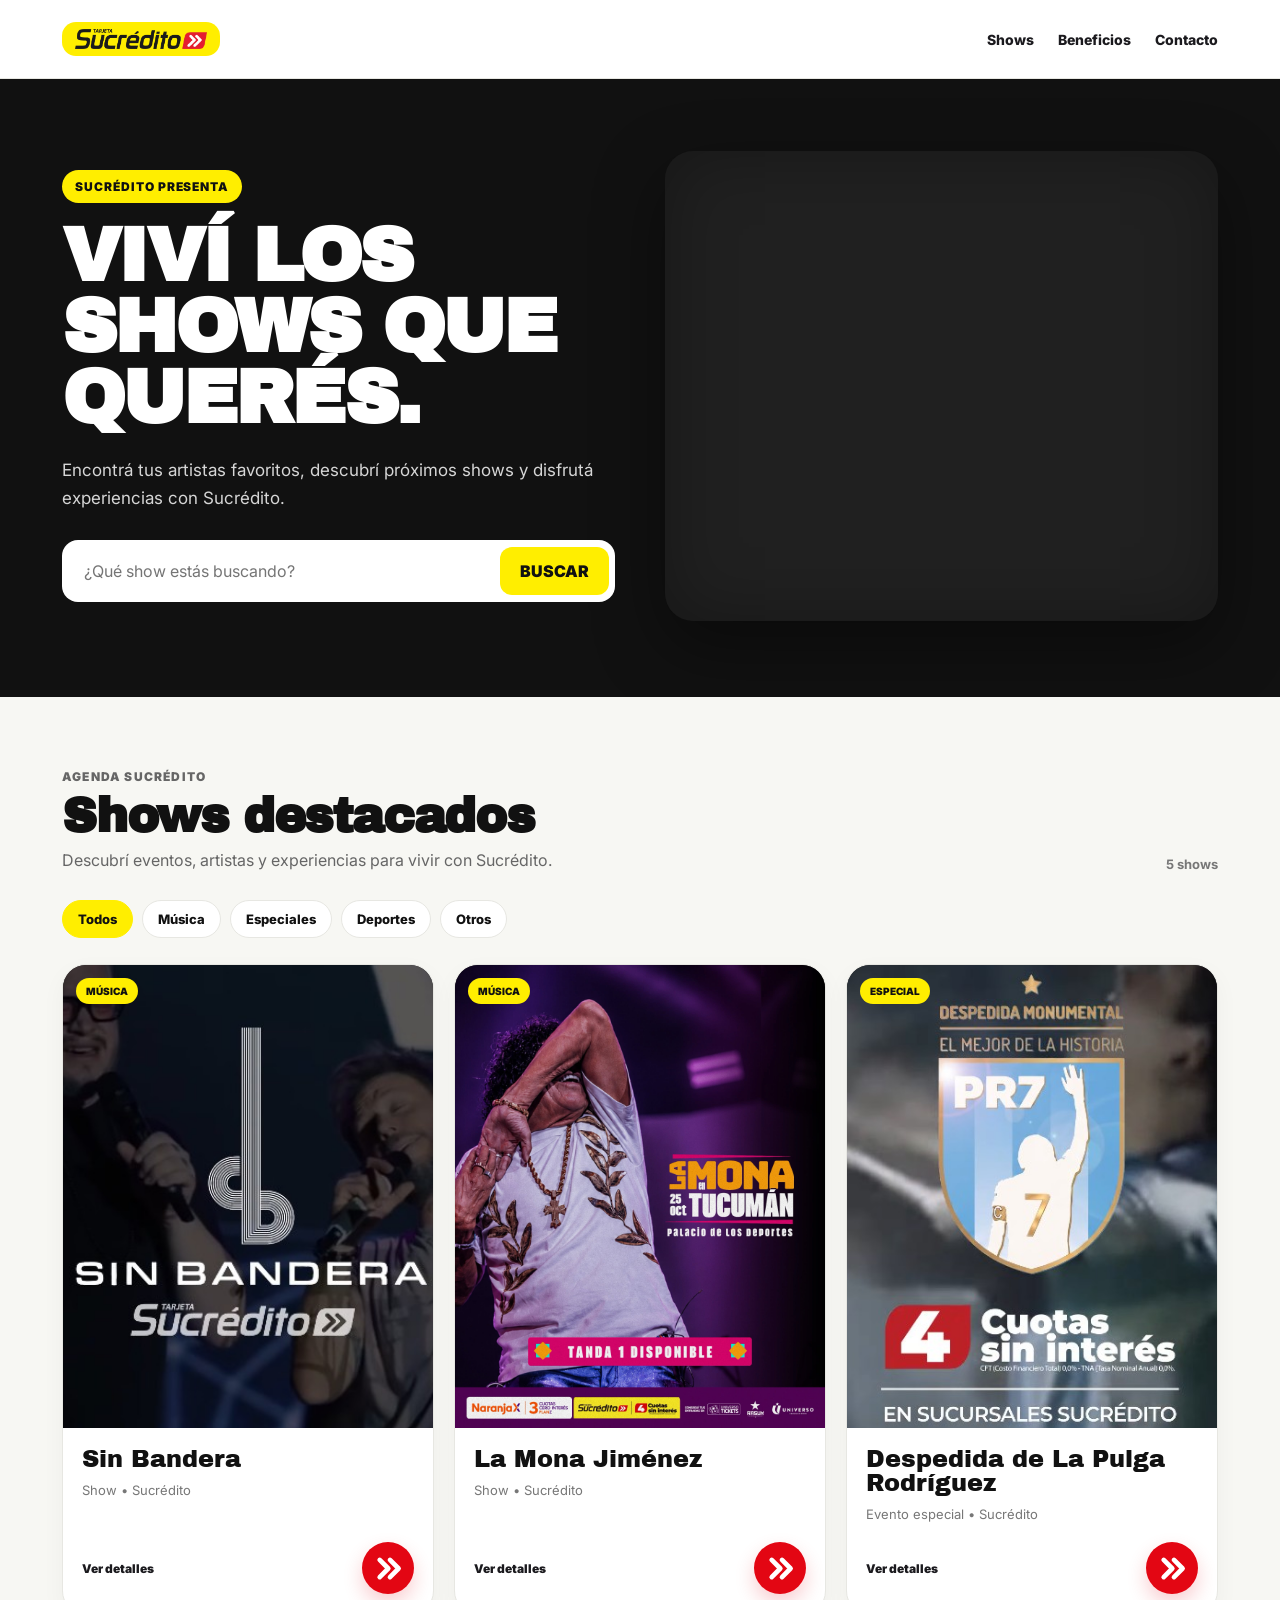
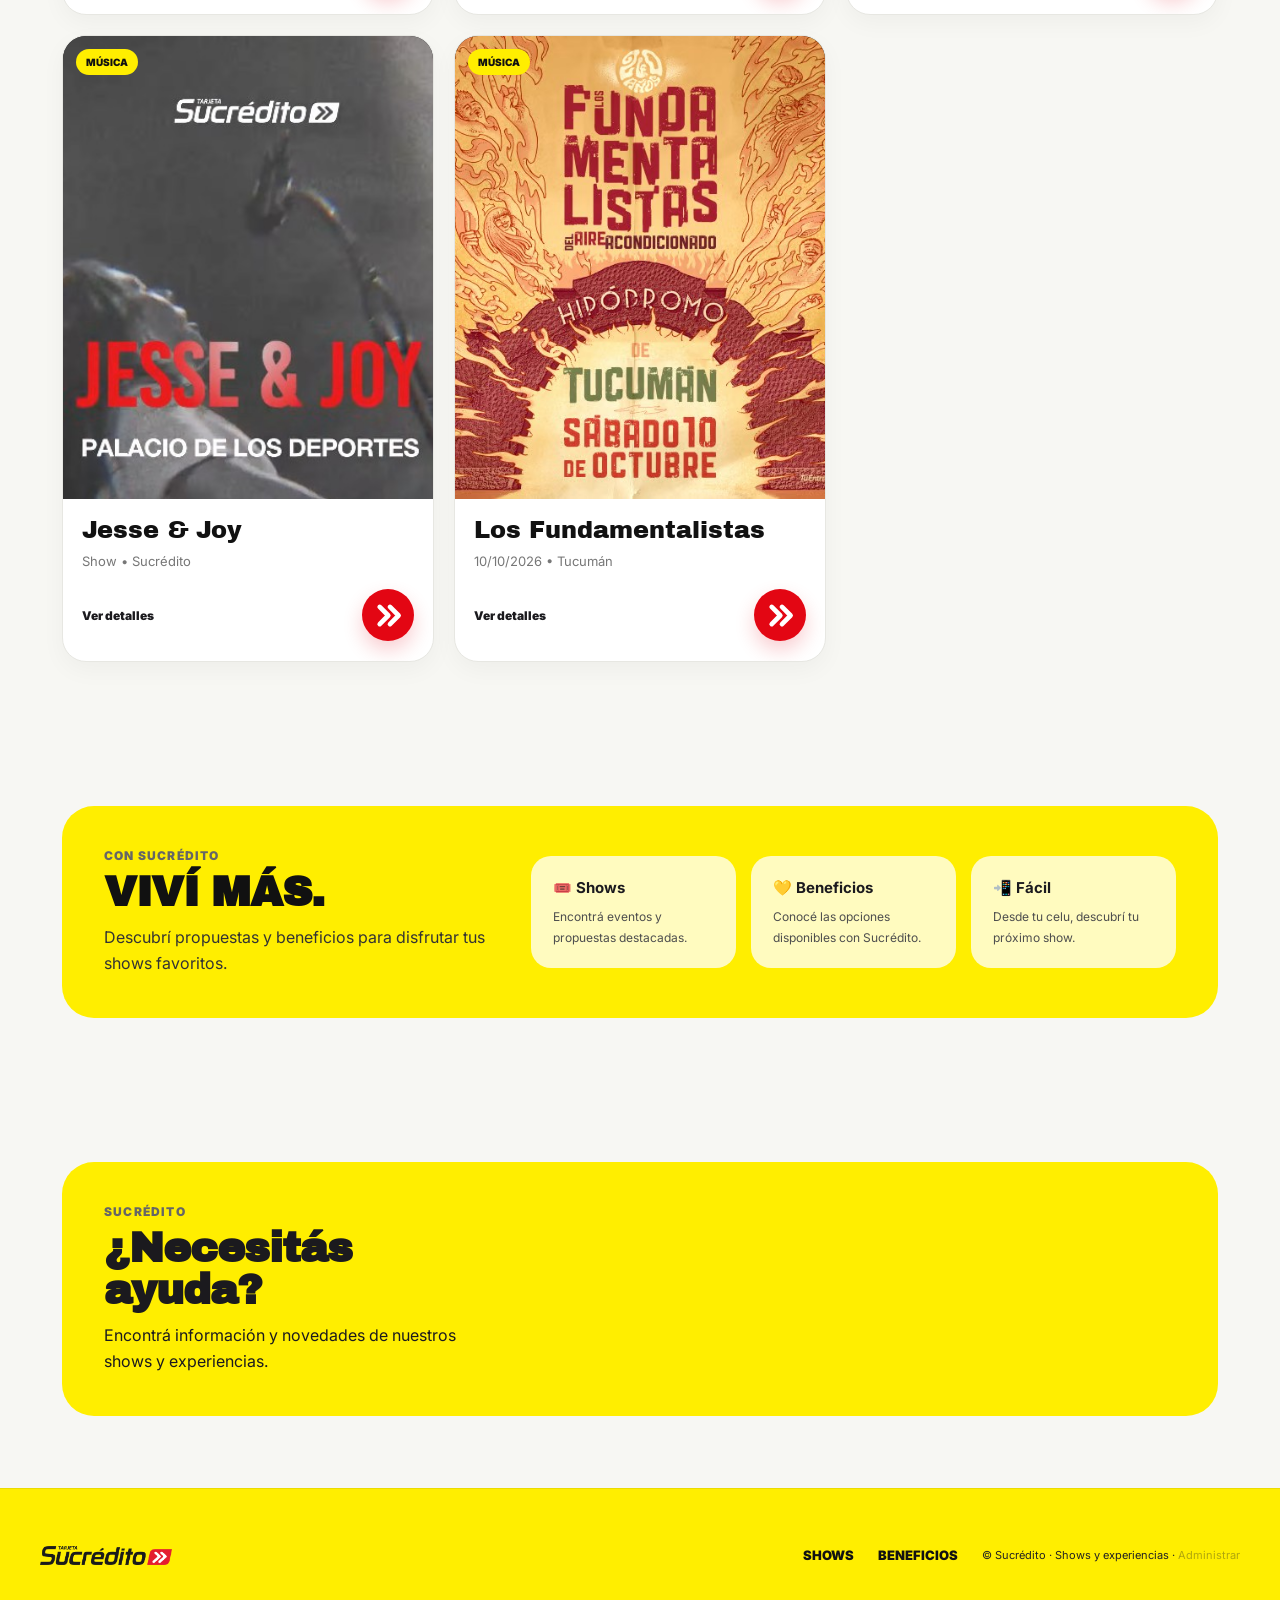
==== commit 254ec23c: "Update index.html" ====
--- a/index.html
+++ b/index.html
@@ -483,42 +483,145 @@
   display:block;
 }
 .modal-media video{display:none}
-.modal-info{padding:48px 42px}
-.modal-info .kicker{margin-bottom:15px}
+.modal-info{
+  padding:42px 38px 38px;
+  display:flex;
+  flex-direction:column;
+}
+.modal-info .kicker{margin-bottom:15px;align-self:flex-start}
 .modal-info h2{
   font-family:"Archivo Black",Impact,sans-serif;
   font-size:clamp(36px,5vw,58px);
   line-height:.95;
-  margin-bottom:18px;
-}
-.modal-info p{line-height:1.65;color:#555}
+  letter-spacing:-.03em;
+  margin-bottom:16px;
+}
+.modal-info p{
+  line-height:1.65;
+  color:#555;
+  margin:0 0 6px;
+}
 .details{
-  margin:25px 0;
+  margin:24px 0 20px;
   display:grid;
+  grid-template-columns:repeat(2,minmax(0,1fr));
   gap:10px;
 }
 .detail{
   background:#f5f5f1;
-  border-radius:13px;
-  padding:13px 15px;
-}
-.detail b{display:block;font-size:10px;text-transform:uppercase;letter-spacing:.08em;color:#777;margin-bottom:4px}
-.detail span{font-size:14px;font-weight:700}
+  border-radius:14px;
+  padding:14px 15px;
+  min-height:69px;
+}
+.detail b{
+  display:block;
+  font-size:10px;
+  text-transform:uppercase;
+  letter-spacing:.08em;
+  color:#777;
+  margin-bottom:5px;
+}
+.detail span{font-size:14px;font-weight:800;line-height:1.35}
+.modal-actions{
+  margin-top:auto;
+  display:grid;
+  grid-template-columns:1fr 1fr;
+  gap:10px;
+}
 .modal-button{
   display:inline-flex;
   align-items:center;
   justify-content:center;
+  min-height:52px;
+  border:0;
+  border-radius:14px;
+  padding:14px 18px;
+  font-weight:900;
+  text-align:center;
+  text-decoration:none;
+  transition:transform .2s ease,box-shadow .2s ease;
+}
+.modal-buy{
   background:var(--yellow);
-  border:0;
-  border-radius:13px;
-  padding:15px 19px;
-  font-weight:900;
+  color:var(--black);
+}
+
+.modal-actions-single{
+  grid-template-columns:1fr !important;
+}
+.modal-location{
+  background:#E30613;
+  color:#fff;
+}
+.modal-button:hover{
+  transform:translateY(-2px);
+  box-shadow:0 10px 22px rgba(0,0,0,.12);
 }
 .modal-button.disabled{
   background:#e8e8e3;
   color:#888;
   cursor:default;
-}
+  box-shadow:none;
+  transform:none;
+}
+.modal-note{
+  margin-top:10px;
+  font-size:11px;
+  color:#8a8a85;
+  line-height:1.4;
+}
+
+
+.modal-map{
+  margin:2px 0 20px;
+  border:1px solid #e3e3dd;
+  border-radius:18px;
+  overflow:hidden;
+  background:#f2f2ee;
+  box-shadow:0 8px 22px rgba(0,0,0,.06);
+}
+.modal-map-head{
+  display:flex;
+  align-items:center;
+  justify-content:space-between;
+  gap:12px;
+  padding:12px 14px;
+  background:#fff;
+  border-bottom:1px solid #e9e9e4;
+}
+.modal-map-title{
+  display:flex;
+  align-items:center;
+  gap:8px;
+  font-size:12px;
+  font-weight:900;
+  letter-spacing:.04em;
+  text-transform:uppercase;
+}
+.modal-map-address{
+  color:#777;
+  font-size:11px;
+  text-align:right;
+}
+.modal-map iframe{
+  width:100%;
+  height:260px;
+  display:block;
+  border:0;
+}
+.modal-map-open{
+  display:flex;
+  align-items:center;
+  justify-content:center;
+  padding:10px 14px;
+  background:#111;
+  color:#fff;
+  font-size:11px;
+  font-weight:900;
+  text-decoration:none;
+  letter-spacing:.02em;
+}
+.modal-map-open:hover{text-decoration:underline}
 
 @media (max-width:900px){
   .hero-inner{grid-template-columns:1fr;min-height:auto;padding-top:55px}
@@ -551,8 +654,16 @@
   .modal-content{grid-template-columns:1fr}
   .modal-media{min-height:330px;max-height:48vh}
   .modal-media img,.modal-media video{object-fit:contain}
-  .modal-info{padding:28px 22px 30px}
+  .modal-info{padding:28px 20px 24px}
   .modal-info h2{font-size:40px}
+  .details{grid-template-columns:1fr 1fr;gap:8px;margin:20px 0 18px}
+  .detail{padding:12px 13px;min-height:65px}
+  .detail span{font-size:13px}
+  .modal-map{margin-bottom:18px}
+  .modal-map-head{align-items:flex-start}
+  .modal-map-address{max-width:55%;font-size:10px}
+  .modal-map iframe{height:220px}
+  .modal-actions{grid-template-columns:1fr;gap:8px}
 }
 @media (hover:none){
   /* En móvil el video se reproduce dentro de la ventana de detalle. */
@@ -571,6 +682,21 @@
 
 
 .section-subtitle{margin:8px 0 0;color:#666;max-width:720px;line-height:1.5}
+
+@media (max-width:650px){
+  .modal-box{
+    max-height:96vh;
+    overflow:auto;
+    -webkit-overflow-scrolling:touch;
+  }
+  .modal-info{
+    padding-bottom:32px;
+  }
+  .modal-map{
+    margin-top:12px;
+  }
+}
+
 </style>
 </head>
 
@@ -684,11 +810,23 @@
         <p id="modalDescription"></p>
         <div class="details">
           <div class="detail"><b>Fecha</b><span id="modalDate"></span></div>
+          <div class="detail" id="modalTimeWrap"><b>Hora</b><span id="modalTime"></span></div>
           <div class="detail"><b>Ciudad</b><span id="modalCity"></span></div>
           <div class="detail"><b>Lugar</b><span id="modalVenue"></span></div>
           <div class="detail"><b>Beneficio</b><span id="modalBenefit"></span></div>
         </div>
-        <button class="modal-button disabled" type="button">Información próximamente</button>
+        <div class="modal-map" id="modalMap" style="display:none;">
+          <div class="modal-map-head">
+            <div class="modal-map-title">📍 Ubicación</div>
+            <div class="modal-map-address" id="modalMapAddress"></div>
+          </div>
+          <iframe id="modalMapFrame" title="Mapa de ubicación del espectáculo" loading="lazy" referrerpolicy="no-referrer-when-downgrade"></iframe>
+          <a class="modal-map-open" id="modalMapOpen" href="#" target="_blank" rel="noopener noreferrer">ABRIR EN GOOGLE MAPS ↗</a>
+        </div>
+        <div class="modal-actions modal-actions-single">
+          <button class="modal-button modal-buy disabled" id="modalBuy" type="button">Entradas próximamente</button>
+        </div>
+        <div class="modal-note" id="modalNote">La información puede actualizarse desde Sucrédito.</div>
       </div>
     </div>
   </div>
@@ -745,10 +883,17 @@
 const modalTitle = document.getElementById('modalTitle');
 const modalDescription = document.getElementById('modalDescription');
 const modalDate = document.getElementById('modalDate');
+const modalTime = document.getElementById('modalTime');
+const modalTimeWrap = document.getElementById('modalTimeWrap');
 const modalCity = document.getElementById('modalCity');
 const modalVenue = document.getElementById('modalVenue');
 const modalBenefit = document.getElementById('modalBenefit');
-const modalButton = document.querySelector('.modal-button');
+const modalBuy = document.getElementById('modalBuy');
+const modalNote = document.getElementById('modalNote');
+const modalMap = document.getElementById('modalMap');
+const modalMapFrame = document.getElementById('modalMapFrame');
+const modalMapAddress = document.getElementById('modalMapAddress');
+const modalMapOpen = document.getElementById('modalMapOpen');
 
 function normalize(text=''){
   return text.toString().toLowerCase()
@@ -899,6 +1044,39 @@
   document.getElementById('shows').scrollIntoView({behavior:'smooth', block:'start'});
 });
 
+function mapsUrlFor(show){
+  const query = [show.venue, show.address, show.city].filter(Boolean).join(', ');
+  if(!query) return '';
+  return 'https://www.google.com/maps/search/?api=1&query=' + encodeURIComponent(query);
+}
+
+function renderModalMap(show){
+  if(!modalMap || !modalMapFrame || !modalMapOpen) return;
+
+  const lat = Number(show.mapLat);
+  const lng = Number(show.mapLng);
+  const hasCoords = Number.isFinite(lat) && Number.isFinite(lng);
+  const mapsUrl = mapsUrlFor(show);
+
+  modalMapFrame.src = 'about:blank';
+  modalMapAddress.textContent = '';
+  modalMapOpen.href = mapsUrl || '#';
+
+  if(!hasCoords){
+    modalMap.style.display = 'none';
+    return;
+  }
+
+  const pad = 0.0048;
+  const bbox = [lng-pad, lat-pad, lng+pad, lat+pad].join(',');
+  const embedUrl = 'https://www.openstreetmap.org/export/embed.html?bbox=' + encodeURIComponent(bbox) + '&layer=mapnik&marker=' + encodeURIComponent(lat + ',' + lng);
+
+  modalMapFrame.src = embedUrl;
+  modalMapAddress.textContent = show.address || [show.venue, show.city].filter(Boolean).join(', ');
+  modalMapOpen.style.display = mapsUrl ? '' : 'none';
+  modalMap.style.display = '';
+}
+
 function openModal(show, card){
   stopPreview(card, card.querySelector('video'));
 
@@ -910,12 +1088,22 @@
   modalTitle.style.fontFamily = (show.titleFont || 'Archivo Black') + ',Inter,Arial,sans-serif';
   modalDescription.textContent = show.description || '';
   modalDate.textContent = show.date || 'Próximamente';
+
+  if(show.time){
+    modalTime.textContent = show.time;
+    modalTimeWrap.style.display = '';
+  }else{
+    modalTime.textContent = 'A confirmar';
+    modalTimeWrap.style.display = '';
+  }
+
   modalCity.textContent = show.city || 'Próximamente';
   modalVenue.textContent = show.venue || 'Próximamente';
   modalBenefit.textContent = show.benefit || 'Consultar condiciones vigentes.';
-
-  /* Si existe video, la ventana muestra el video y trata de reproducirlo en mute.
-     Si el navegador no permite autoplay, quedan visibles los controles para tocar Play. */
+  renderModalMap(show);
+
+  /* Si existe video, la ventana muestra el video sin controles nativos.
+     La ficha continúa debajo con datos y mapa para seguir deslizando. */
   modalVideo.pause();
   modalVideo.removeAttribute('src');
   modalVideo.style.display = 'none';
@@ -936,13 +1124,15 @@
   }
 
   if (show.purchaseUrl) {
-    modalButton.classList.remove('disabled');
-    modalButton.textContent = 'COMPRAR / VER EVENTO';
-    modalButton.onclick = () => window.open(show.purchaseUrl, '_blank', 'noopener,noreferrer');
+    modalBuy.classList.remove('disabled');
+    modalBuy.textContent = '🎟️ COMPRAR ENTRADAS';
+    modalBuy.onclick = () => window.open(show.purchaseUrl, '_blank', 'noopener,noreferrer');
+    modalNote.textContent = 'Se abrirá el sitio oficial de compra en una nueva pestaña.';
   } else {
-    modalButton.classList.add('disabled');
-    modalButton.textContent = 'Información próximamente';
-    modalButton.onclick = null;
+    modalBuy.classList.add('disabled');
+    modalBuy.textContent = '🎟️ ENTRADAS PRÓXIMAMENTE';
+    modalBuy.onclick = null;
+    modalNote.textContent = 'Cuando tengamos el link oficial, aparecerá acá el botón de compra.';
   }
 
   modal.classList.add('open');
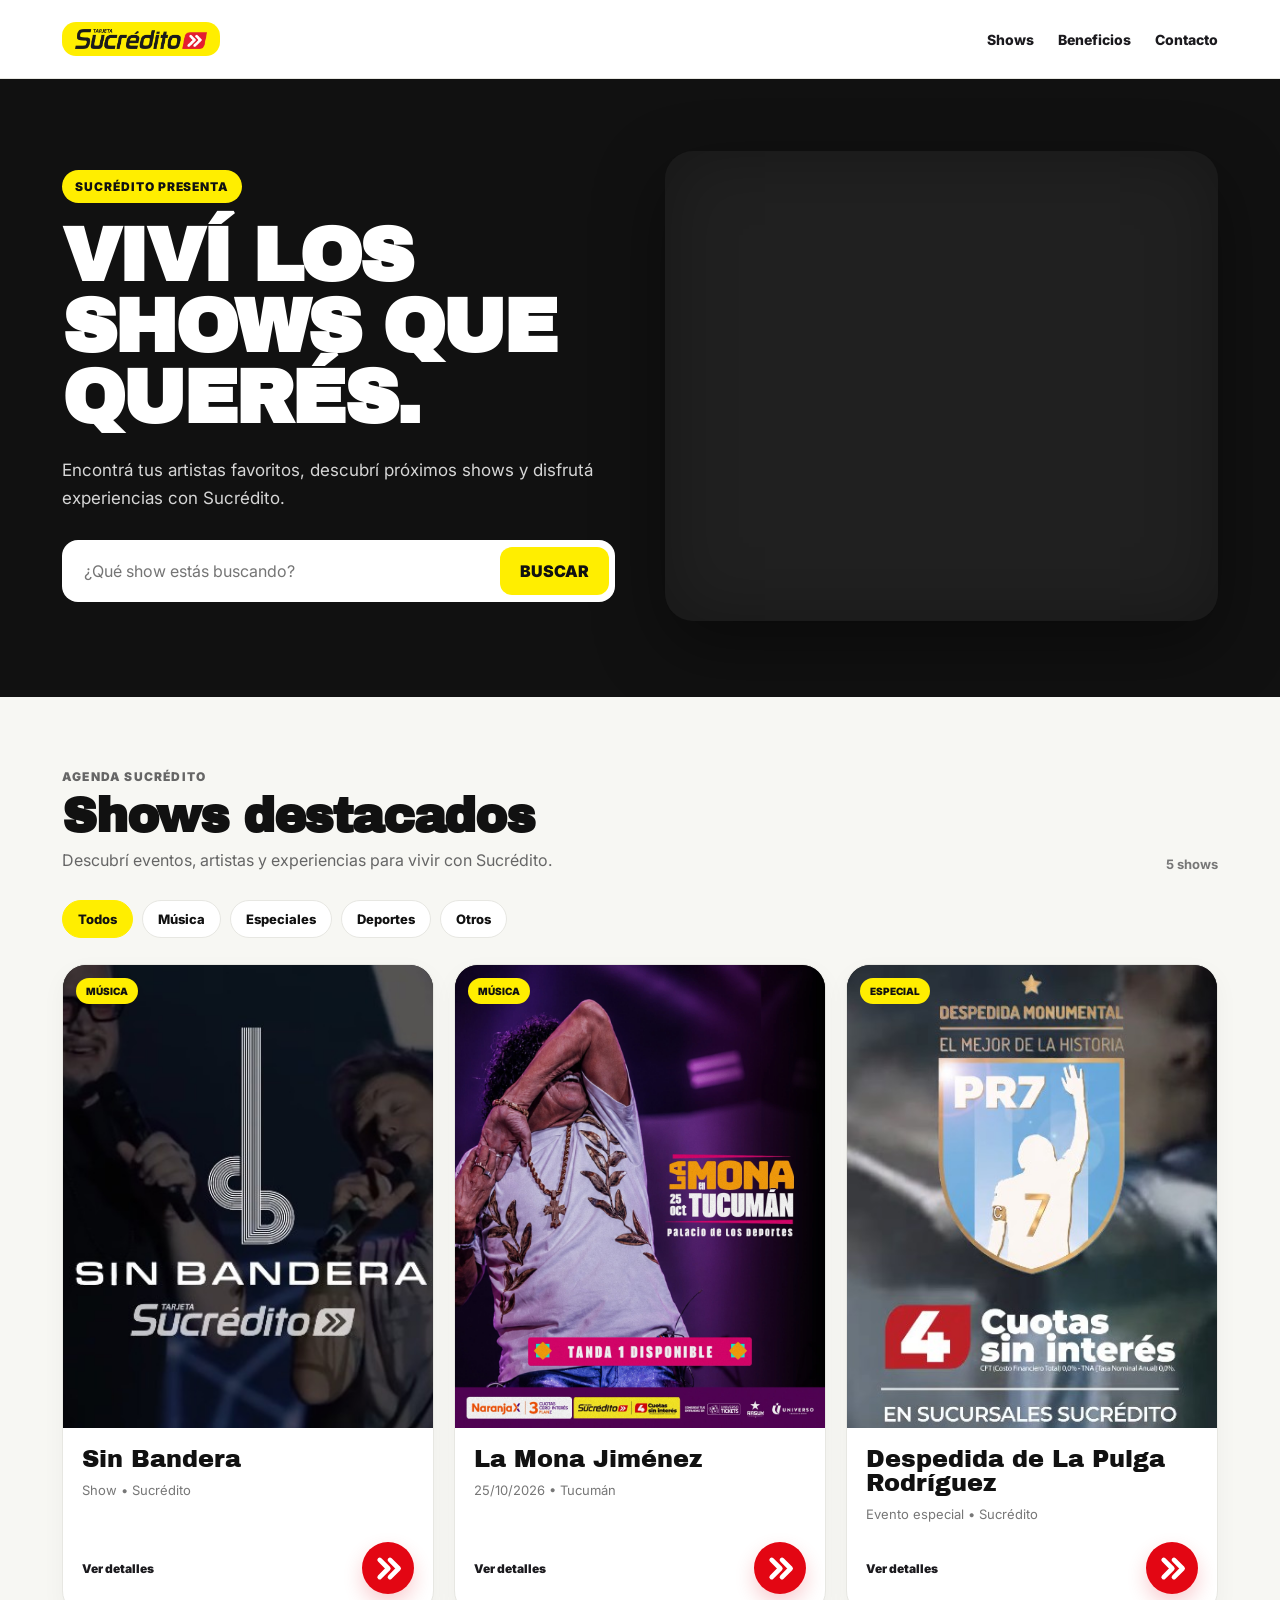
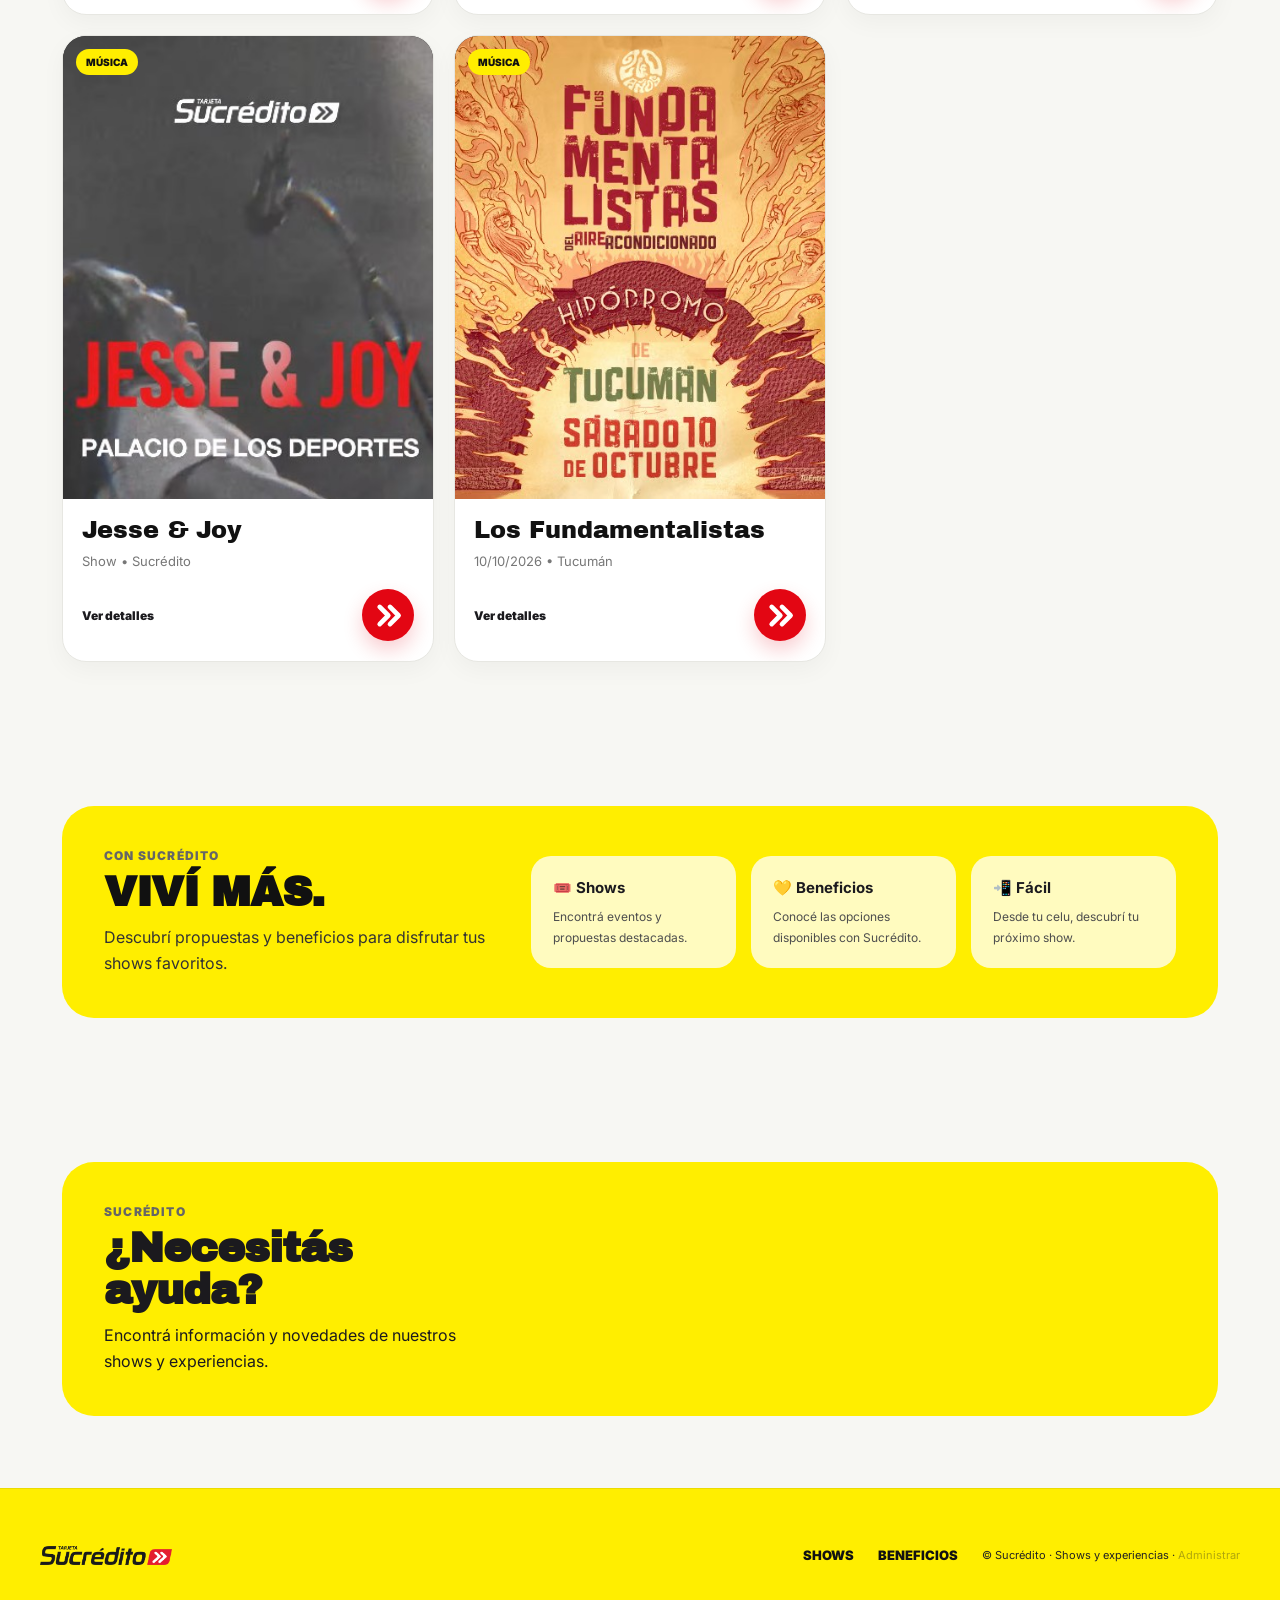
==== commit fb465b37: "Update index.html" ====
--- a/index.html
+++ b/index.html
@@ -440,19 +440,24 @@
 }
 .modal.open{display:flex}
 .modal-box{
-  width:min(980px,100%);
+  width:min(900px,100%);
   max-height:92vh;
   overflow:auto;
+  overscroll-behavior:contain;
+  -webkit-overflow-scrolling:touch;
   background:white;
   border-radius:28px;
   position:relative;
   box-shadow:0 30px 90px rgba(0,0,0,.4);
 }
 .modal-close{
-  position:absolute;
-  right:15px;
-  top:15px;
-  z-index:10;
+  position:sticky;
+  top:14px;
+  z-index:30;
+  display:flex;
+  align-items:center;
+  justify-content:center;
+  margin:14px 15px -56px auto;
   width:42px;
   height:42px;
   border:0;
@@ -462,11 +467,12 @@
   font-size:25px;
 }
 .modal-content{
-  display:grid;
-  grid-template-columns:1fr 1fr;
+  display:block;
 }
 .modal-media{
-  min-height:580px;
+  width:100%;
+  height:min(68vh,680px);
+  min-height:420px;
   background:#111;
   display:flex;
   align-items:center;
@@ -477,14 +483,16 @@
 .modal-media video{
   width:100%;
   height:100%;
-  max-height:700px;
+  max-height:none;
   object-fit:contain;
   background:#111;
   display:block;
 }
 .modal-media video{display:none}
 .modal-info{
-  padding:42px 38px 38px;
+  max-width:820px;
+  margin:0 auto;
+  padding:38px 38px 42px;
   display:flex;
   flex-direction:column;
 }
@@ -522,8 +530,81 @@
   margin-bottom:5px;
 }
 .detail span{font-size:14px;font-weight:800;line-height:1.35}
+
+.modal-countdown{
+  margin:4px 0 20px;
+  padding:16px 16px 15px;
+  border-radius:18px;
+  background:#111;
+  color:#fff;
+  text-align:center;
+  box-shadow:0 10px 25px rgba(0,0,0,.08);
+}
+.modal-countdown-label{
+  display:block;
+  margin-bottom:8px;
+  color:var(--yellow);
+  font-size:10px;
+  font-weight:900;
+  letter-spacing:.1em;
+  text-transform:uppercase;
+}
+.modal-countdown-time{
+  display:flex;
+  align-items:flex-end;
+  justify-content:center;
+  gap:7px;
+  font-variant-numeric:tabular-nums;
+}
+.modal-countdown-block{
+  min-width:42px;
+}
+.modal-countdown-num{
+  display:block;
+  font-family:"Archivo Black",Impact,sans-serif;
+  font-size:29px;
+  line-height:1;
+  letter-spacing:-.03em;
+}
+.modal-countdown-unit{
+  display:block;
+  margin-top:4px;
+  color:#bdbdb7;
+  font-size:8px;
+  font-weight:800;
+  letter-spacing:.06em;
+  text-transform:uppercase;
+}
+.modal-countdown-colon{
+  padding-bottom:13px;
+  color:#777;
+  font-weight:900;
+}
+.modal-transport{
+  margin:0 0 20px;
+  padding:15px 16px;
+  border-left:4px solid var(--yellow);
+  border-radius:14px;
+  background:#f5f5f1;
+}
+.modal-transport-title{
+  margin-bottom:6px;
+  font-size:10px;
+  font-weight:900;
+  letter-spacing:.08em;
+  text-transform:uppercase;
+  color:#777;
+}
+.modal-transport-text{
+  margin:0 !important;
+  color:#222 !important;
+  font-size:13px;
+  line-height:1.5 !important;
+  font-weight:800;
+}
+
 .modal-actions{
-  margin-top:auto;
+  margin-top:8px;
   display:grid;
   grid-template-columns:1fr 1fr;
   gap:10px;
@@ -651,10 +732,8 @@
   .benefit-grid{grid-template-columns:1fr}
   .modal{padding:8px}
   .modal-box{border-radius:22px;max-height:95vh}
-  .modal-content{grid-template-columns:1fr}
-  .modal-media{min-height:330px;max-height:48vh}
-  .modal-media img,.modal-media video{object-fit:contain}
-  .modal-info{padding:28px 20px 24px}
+  .modal-media{height:min(58vh,520px);min-height:320px}
+  .modal-info{padding:30px 20px 30px}
   .modal-info h2{font-size:40px}
   .details{grid-template-columns:1fr 1fr;gap:8px;margin:20px 0 18px}
   .detail{padding:12px 13px;min-height:65px}
@@ -664,7 +743,12 @@
   .modal-map-address{max-width:55%;font-size:10px}
   .modal-map iframe{height:220px}
   .modal-actions{grid-template-columns:1fr;gap:8px}
-}
+  .modal-countdown{padding:14px 10px}
+  .modal-countdown-num{font-size:25px}
+  .modal-countdown-block{min-width:37px}
+  .modal-countdown-colon{padding-bottom:11px}
+}
+
 @media (hover:none){
   /* En móvil el video se reproduce dentro de la ventana de detalle. */
 }
@@ -687,7 +771,13 @@
   .modal-box{
     max-height:96vh;
     overflow:auto;
+    overscroll-behavior:contain;
     -webkit-overflow-scrolling:touch;
+  }
+
+  .modal-close{
+    top:10px;
+    margin:10px 12px -54px auto;
   }
   .modal-info{
     padding-bottom:32px;
@@ -815,6 +905,24 @@
           <div class="detail"><b>Lugar</b><span id="modalVenue"></span></div>
           <div class="detail"><b>Beneficio</b><span id="modalBenefit"></span></div>
         </div>
+
+        <div class="modal-countdown" id="modalCountdown" style="display:none;">
+          <span class="modal-countdown-label">Falta para el show</span>
+          <div class="modal-countdown-time" aria-live="polite">
+            <div class="modal-countdown-block"><span class="modal-countdown-num" id="countDays">00</span><span class="modal-countdown-unit">días</span></div>
+            <span class="modal-countdown-colon">:</span>
+            <div class="modal-countdown-block"><span class="modal-countdown-num" id="countHours">00</span><span class="modal-countdown-unit">horas</span></div>
+            <span class="modal-countdown-colon">:</span>
+            <div class="modal-countdown-block"><span class="modal-countdown-num" id="countMinutes">00</span><span class="modal-countdown-unit">min</span></div>
+            <span class="modal-countdown-colon">:</span>
+            <div class="modal-countdown-block"><span class="modal-countdown-num" id="countSeconds">00</span><span class="modal-countdown-unit">seg</span></div>
+          </div>
+        </div>
+
+        <div class="modal-transport" id="modalTransport" style="display:none;">
+          <div class="modal-transport-title">Transporte público</div>
+          <p class="modal-transport-text" id="modalTransportText"></p>
+        </div>
         <div class="modal-map" id="modalMap" style="display:none;">
           <div class="modal-map-head">
             <div class="modal-map-title">📍 Ubicación</div>
@@ -890,6 +998,14 @@
 const modalBenefit = document.getElementById('modalBenefit');
 const modalBuy = document.getElementById('modalBuy');
 const modalNote = document.getElementById('modalNote');
+const modalCountdown = document.getElementById('modalCountdown');
+const countDays = document.getElementById('countDays');
+const countHours = document.getElementById('countHours');
+const countMinutes = document.getElementById('countMinutes');
+const countSeconds = document.getElementById('countSeconds');
+const modalTransport = document.getElementById('modalTransport');
+const modalTransportText = document.getElementById('modalTransportText');
+let countdownTimer = null;
 const modalMap = document.getElementById('modalMap');
 const modalMapFrame = document.getElementById('modalMapFrame');
 const modalMapAddress = document.getElementById('modalMapAddress');
@@ -1044,6 +1160,49 @@
   document.getElementById('shows').scrollIntoView({behavior:'smooth', block:'start'});
 });
 
+function stopCountdown(){
+  if(countdownTimer){
+    clearInterval(countdownTimer);
+    countdownTimer = null;
+  }
+}
+
+function renderCountdown(show){
+  stopCountdown();
+  if(!modalCountdown) return;
+
+  const target = Date.parse(show.eventDateTime || '');
+  if(!Number.isFinite(target) || target <= Date.now()){
+    modalCountdown.style.display = 'none';
+    return;
+  }
+
+  modalCountdown.style.display = '';
+
+  const update = () => {
+    const diff = target - Date.now();
+    if(diff <= 0){
+      stopCountdown();
+      modalCountdown.style.display = 'none';
+      return;
+    }
+
+    const totalSeconds = Math.floor(diff / 1000);
+    const days = Math.floor(totalSeconds / 86400);
+    const hours = Math.floor((totalSeconds % 86400) / 3600);
+    const minutes = Math.floor((totalSeconds % 3600) / 60);
+    const seconds = totalSeconds % 60;
+
+    countDays.textContent = String(days).padStart(2,'0');
+    countHours.textContent = String(hours).padStart(2,'0');
+    countMinutes.textContent = String(minutes).padStart(2,'0');
+    countSeconds.textContent = String(seconds).padStart(2,'0');
+  };
+
+  update();
+  countdownTimer = setInterval(update,1000);
+}
+
 function mapsUrlFor(show){
   const query = [show.venue, show.address, show.city].filter(Boolean).join(', ');
   if(!query) return '';
@@ -1101,6 +1260,17 @@
   modalVenue.textContent = show.venue || 'Próximamente';
   modalBenefit.textContent = show.benefit || 'Consultar condiciones vigentes.';
   renderModalMap(show);
+  renderCountdown(show);
+
+  if(modalTransport && modalTransportText){
+    if(show.transport){
+      modalTransportText.textContent = show.transport;
+      modalTransport.style.display = '';
+    }else{
+      modalTransportText.textContent = '';
+      modalTransport.style.display = 'none';
+    }
+  }
 
   /* Si existe video, la ventana muestra el video sin controles nativos.
      La ficha continúa debajo con datos y mapa para seguir deslizando. */
@@ -1141,6 +1311,7 @@
 }
 
 function closeModal(){
+  stopCountdown();
   modalVideo.pause();
   modalVideo.removeAttribute('src');
   modal.classList.remove('open');
@@ -1167,7 +1338,7 @@
 
 /* V10: carga robusta de datos + modo vista previa. */
 const PREVIEW = new URLSearchParams(location.search).get('preview') === '1';
-const SEED_SHOWS = [{"title": "Sin Bandera", "image": "assets/events/Sin_Banderas.jpg", "video": "assets/videos/Sin_Banderas.mp4", "category": "musica", "categoryLabel": "Música", "shortMeta": "Show • Sucrédito", "date": "Próximamente", "city": "Próximamente", "venue": "Próximamente", "description": "Viví el show de Sin Bandera y disfrutá una experiencia especial con Sucrédito.", "benefit": "Beneficios Sucrédito disponibles próximamente.", "purchaseUrl": "", "id": "show-1", "featured": true, "published": true, "sortOrder": 1, "emoji": "", "titleColor": "#111111", "titleFont": "Archivo Black"}, {"title": "La Mona Jiménez", "image": "assets/events/Mona.jpg", "video": "assets/videos/Mona_Jimenez.mp4", "category": "musica", "categoryLabel": "Música", "shortMeta": "Show • Sucrédito", "date": "Próximamente", "city": "Próximamente", "venue": "Próximamente", "description": "La Mona Jiménez llega con toda su energía. Descubrí la propuesta de Sucrédito.", "benefit": "Beneficios Sucrédito disponibles próximamente.", "purchaseUrl": "", "id": "show-2", "featured": true, "published": true, "sortOrder": 2, "emoji": "", "titleColor": "#111111", "titleFont": "Archivo Black"}, {"title": "Despedida de La Pulga Rodríguez", "image": "assets/events/Despedida_Pulga.jpg", "video": "assets/videos/Despedida_Pulga.mp4", "category": "especial", "categoryLabel": "Especial", "shortMeta": "Evento especial • Sucrédito", "date": "Próximamente", "city": "Próximamente", "venue": "Próximamente", "description": "Una despedida para vivirla en grande. Conocé todos los detalles cuando sean publicados.", "benefit": "Beneficios Sucrédito disponibles próximamente.", "purchaseUrl": "", "id": "show-3", "featured": false, "published": true, "sortOrder": 3, "emoji": "", "titleColor": "#111111", "titleFont": "Archivo Black"}, {"title": "Jesse & Joy", "image": "assets/events/Jeese_&_Joy.jpg", "video": "assets/videos/Jesse_&_Joy.mp4", "category": "musica", "categoryLabel": "Música", "shortMeta": "Show • Sucrédito", "date": "Próximamente", "city": "Próximamente", "venue": "Próximamente", "description": "Jesse & Joy en una experiencia para disfrutar con Sucrédito.", "benefit": "Beneficios Sucrédito disponibles próximamente.", "purchaseUrl": "", "id": "show-4", "featured": false, "published": true, "sortOrder": 4, "emoji": "", "titleColor": "#111111", "titleFont": "Archivo Black"}, {"title": "Los Fundamentalistas", "image": "assets/events/Fundamentalistas.jpg", "video": "assets/videos/Fundamentalistas.mp4", "category": "musica", "categoryLabel": "Música", "shortMeta": "10/10/2026 • Tucumán", "date": "10 de octubre de 2026", "city": "Tucumán", "venue": "Hipódromo de Tucumán", "description": "Los Fundamentalistas del Aire Acondicionado. Consultá la información del show y las opciones disponibles con Sucrédito.", "benefit": "Consultá condiciones y beneficios vigentes de Sucrédito.", "purchaseUrl": "", "id": "show-5", "featured": false, "published": true, "sortOrder": 5, "emoji": "", "titleColor": "#111111", "titleFont": "Archivo Black"}];
+const SEED_SHOWS = [{"title":"Sin Bandera","image":"assets/events/Sin_Banderas.jpg","video":"assets/videos/Sin_Banderas.mp4","category":"musica","categoryLabel":"Música","shortMeta":"Show • Sucrédito","date":"Próximamente","city":"Próximamente","venue":"Próximamente","description":"Viví el show de Sin Bandera y disfrutá una experiencia especial con Sucrédito.","benefit":"Beneficios Sucrédito disponibles próximamente.","purchaseUrl":"","id":"show-1","featured":true,"published":true,"sortOrder":1,"emoji":"","titleColor":"#111111","titleFont":"Archivo Black"},{"title":"La Mona Jiménez","image":"assets/events/Mona.jpg","video":"assets/videos/Mona_Jimenez.mp4","category":"musica","categoryLabel":"Música","shortMeta":"25/10/2026 • Tucumán","date":"Domingo 25 de octubre de 2026","city":"San Miguel de Tucumán","venue":"Palacio de los Deportes","description":"25 de Octubre, 20 hs\nLa Mona llega nuevamente a Tucumán!\n\nEntrada General\n4 cuotas sin interés con tarjeta Sucrédito","benefit":"Entrada General · 4 cuotas sin interés con tarjeta Sucrédito","purchaseUrl":"https://universotickets.com/event_detail/?id=44","id":"show-2","featured":true,"published":true,"sortOrder":2,"emoji":"","titleColor":"#111111","titleFont":"Archivo Black","time":"Apertura de puertas 20:00 h","eventDateTime":"2026-10-25T20:00:00-03:00","transport":"Líneas que llegan: 102, 100, 118"},{"title":"Despedida de La Pulga Rodríguez","image":"assets/events/Despedida_Pulga.jpg","video":"assets/videos/Despedida_Pulga.mp4","category":"especial","categoryLabel":"Especial","shortMeta":"Evento especial • Sucrédito","date":"Próximamente","city":"San Miguel de Tucumán","venue":"Estadio Monumental José Fierro","description":"Una despedida para vivirla en grande. Conocé todos los detalles cuando sean publicados.","benefit":"Beneficios Sucrédito disponibles próximamente.","purchaseUrl":"","id":"show-3","featured":false,"published":true,"sortOrder":3,"emoji":"","titleColor":"#111111","titleFont":"Archivo Black","address":"25 de Mayo 1351","mapLat":-26.81278,"mapLng":-65.19917},{"title":"Jesse & Joy","image":"assets/events/Jeese_&_Joy.jpg","video":"assets/videos/Jesse_&_Joy.mp4","category":"musica","categoryLabel":"Música","shortMeta":"Show • Sucrédito","date":"Próximamente","city":"Próximamente","venue":"Próximamente","description":"Jesse & Joy en una experiencia para disfrutar con Sucrédito.","benefit":"Beneficios Sucrédito disponibles próximamente.","purchaseUrl":"","id":"show-4","featured":false,"published":true,"sortOrder":4,"emoji":"","titleColor":"#111111","titleFont":"Archivo Black"},{"title":"Los Fundamentalistas","image":"assets/events/Fundamentalistas.jpg","video":"assets/videos/Fundamentalistas.mp4","category":"musica","categoryLabel":"Música","shortMeta":"10/10/2026 • Tucumán","date":"10 de octubre de 2026","city":"Tucumán","venue":"Hipódromo de Tucumán","description":"Los Fundamentalistas del Aire Acondicionado. Consultá la información del show y las opciones disponibles con Sucrédito.","benefit":"Consultá condiciones y beneficios vigentes de Sucrédito.","purchaseUrl":"","id":"show-5","featured":false,"published":true,"sortOrder":5,"emoji":"","titleColor":"#111111","titleFont":"Archivo Black"}];
 const SEED_SITE = {"pageTitle": "Sucrédito · Shows", "navShows": "Shows", "navBenefits": "Beneficios", "navContact": "Contacto", "heroKicker": "Sucrédito presenta", "heroTitle": "VIVÍ LOS SHOWS QUE QUERÉS.", "heroText": "Encontrá tus artistas favoritos, descubrí próximos shows y disfrutá experiencias con Sucrédito.", "searchPlaceholder": "¿Qué show estás buscando?", "searchButton": "BUSCAR", "heroVideo": "assets/videos/Sin_Banderas.mp4", "heroPoster": "assets/events/Sin_Banderas.jpg", "showsEyebrow": "Elegí tu próximo plan", "showsTitle": "Shows destacados", "showsSubtitle": "Descubrí eventos, artistas y experiencias para vivir con Sucrédito.", "allFilter": "Todos", "musicFilter": "Música", "specialFilter": "Especiales", "sportsFilter": "Deportes", "otherFilter": "Otros", "benefitEyebrow": "Con Sucrédito", "benefitTitle": "Más shows. Más momentos.", "benefitText": "Descubrí propuestas y beneficios pensados para que disfrutes tus experiencias.", "benefit1Title": "🎟️ Shows", "benefit1Text": "Encontrá eventos y propuestas destacadas.", "benefit2Title": "💛 Beneficios", "benefit2Text": "Conocé las opciones disponibles con Sucrédito.", "benefit3Title": "📲 Fácil", "benefit3Text": "Desde tu celu, descubrí tu próximo show.", "footerText": "© Sucrédito · Shows y experiencias", "contactText":"Encontrá información y novedades de nuestros shows y experiencias.", "footerInstagram": "", "footerFacebook": "", "footerWeb": "", "heroTitleColor": "#FFFFFF", "heroTitleFont": "Archivo Black", "heroTextColor": "#D6D6D6", "heroTextFont": "Inter", "showsTitleColor": "#111111", "showsTitleFont": "Archivo Black", "benefitTitleColor": "#111111", "benefitTitleFont": "Archivo Black", "benefitTextColor": "#333333", "benefitTextFont": "Inter", "accentColor": "#FFEE00", "backgroundColor": "#FFFDF6"};
 
 function readDraft(key, fallback){
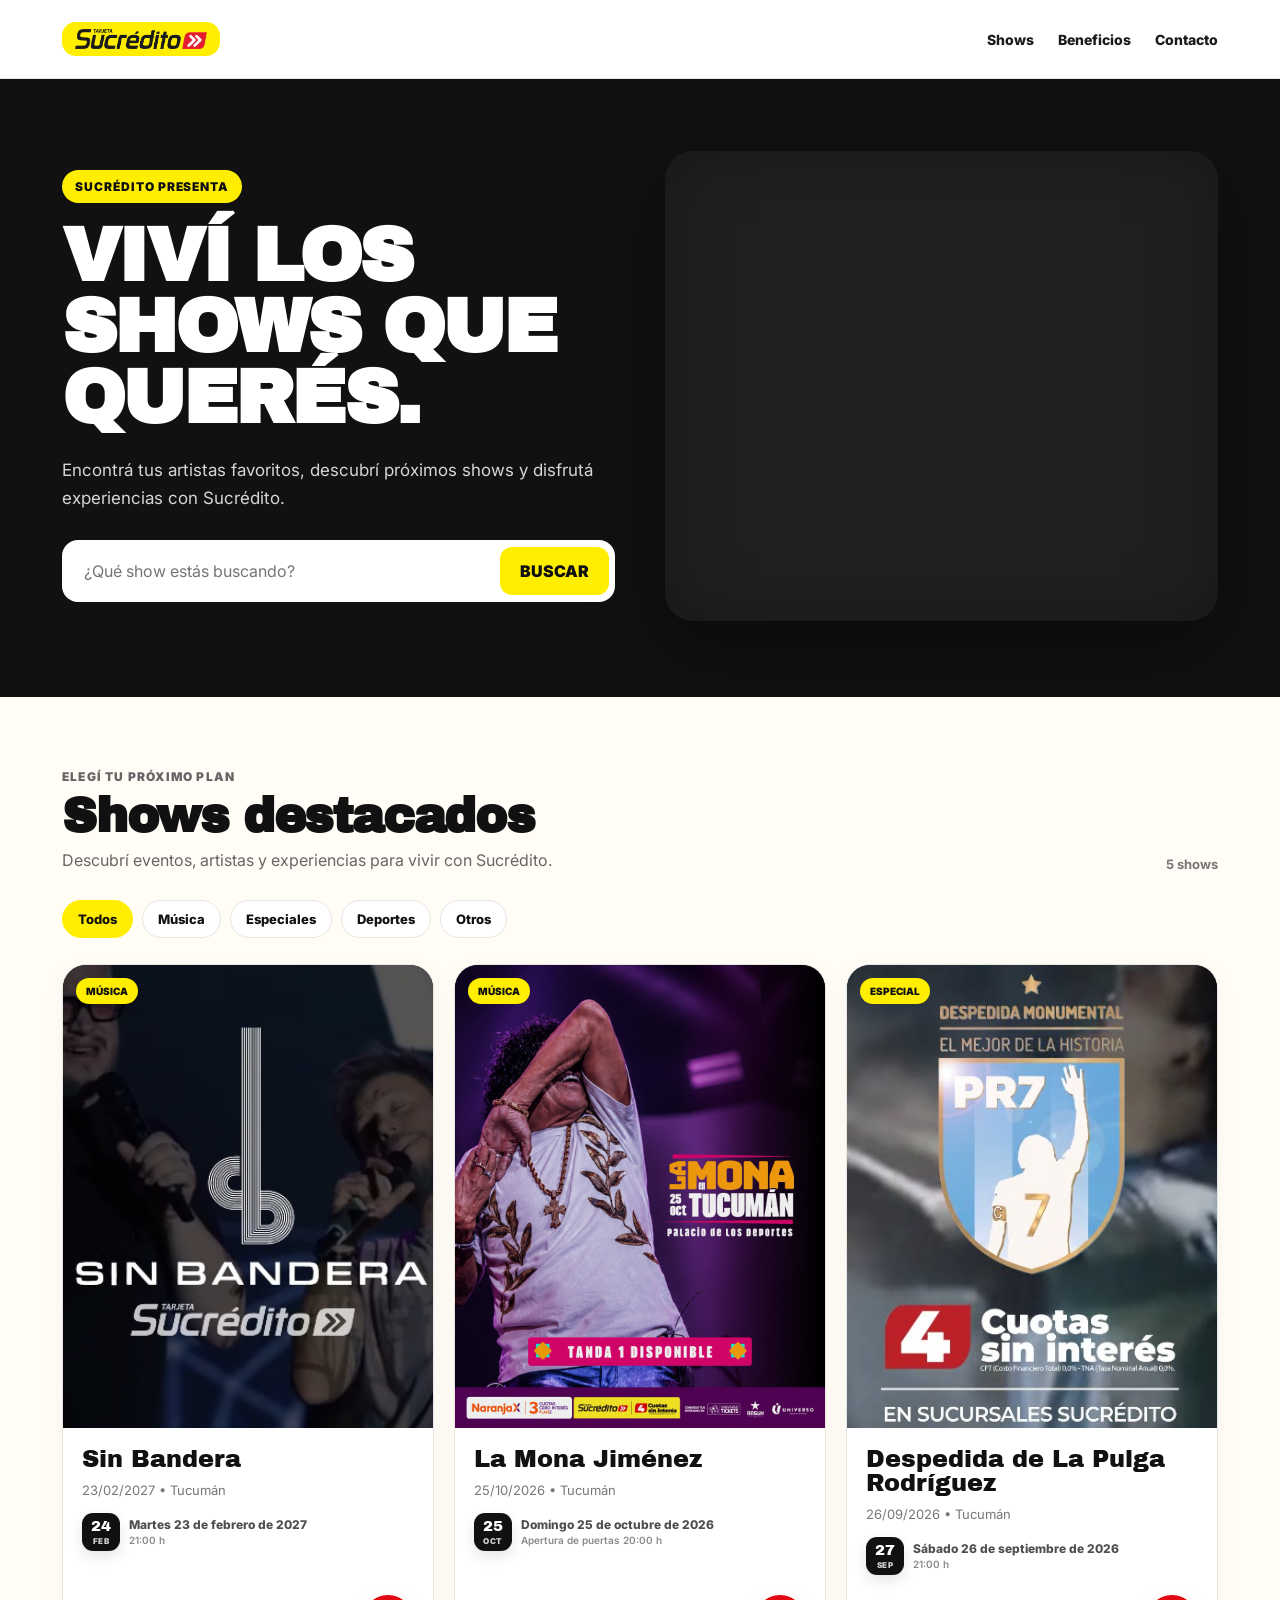
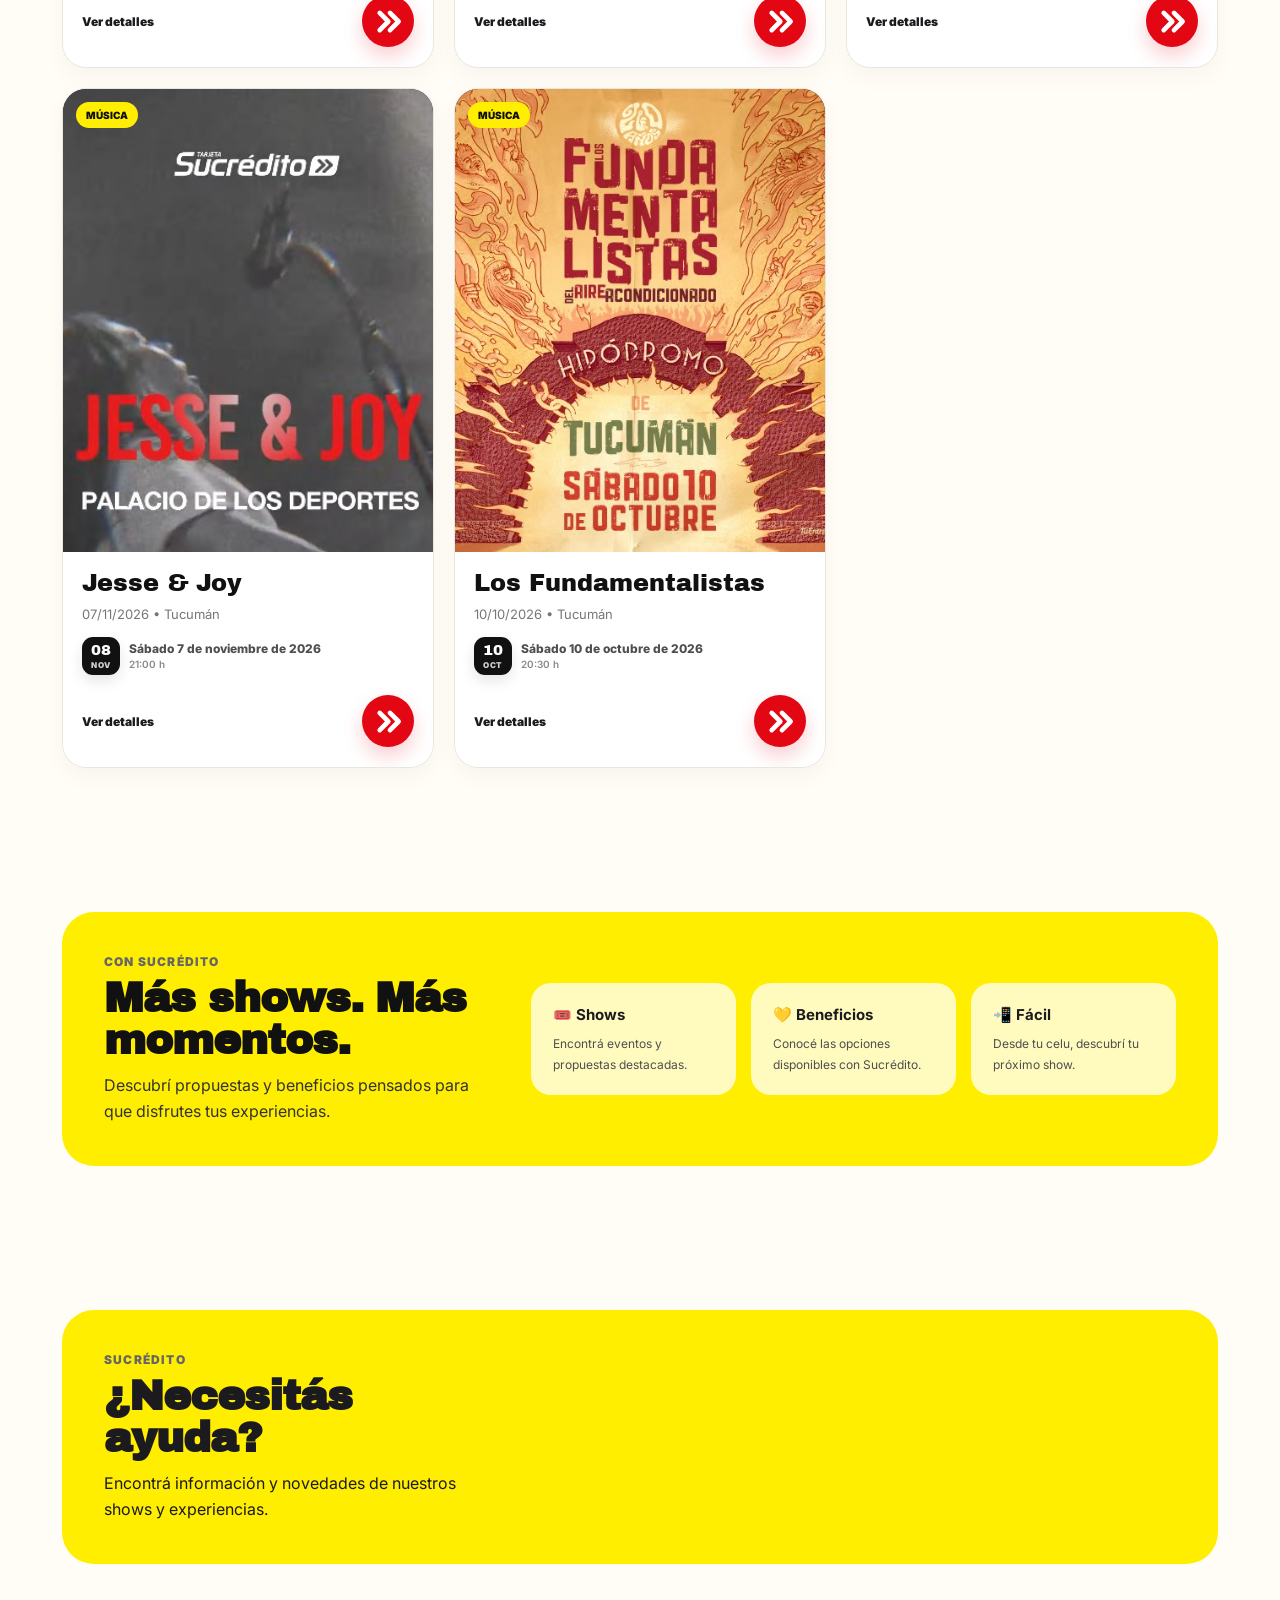
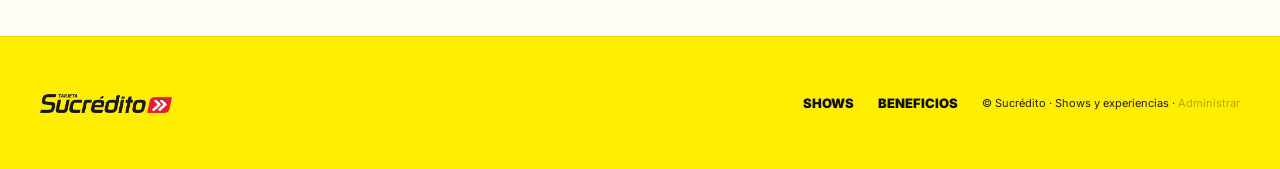
==== commit a7273333: "Update index.html" ====
--- a/index.html
+++ b/index.html
@@ -23,6 +23,58 @@
   --radius:24px;
   --shadow:0 18px 45px rgba(0,0,0,.10);
 }
+
+/* ——— INTRO ANIMADO DE SUCRÉDITO ——— */
+.intro-screen{
+  position:fixed;
+  inset:0;
+  z-index:9999;
+  background:var(--yellow);
+  opacity:1;
+  visibility:visible;
+  pointer-events:auto;
+  transition:opacity .22s ease, visibility .22s ease;
+}
+.intro-screen.is-hidden{
+  opacity:0;
+  visibility:hidden;
+  pointer-events:none;
+}
+.intro-logo{
+  position:fixed;
+  left:50%;
+  top:50%;
+  width:min(300px,64vw);
+  height:auto;
+  display:block;
+  transform:translate(-50%,-50%) rotate(0deg) scale(1);
+  transform-origin:center center;
+  transition:
+    left .78s cubic-bezier(.22,1,.36,1),
+    top .78s cubic-bezier(.22,1,.36,1),
+    width .78s cubic-bezier(.22,1,.36,1),
+    transform .78s cubic-bezier(.22,1,.36,1);
+  will-change:left,top,width,transform;
+  filter:drop-shadow(0 16px 30px rgba(0,0,0,.14));
+}
+body.intro-active{overflow:hidden}
+body.intro-active .header .logo-wrap{opacity:0}
+body.intro-active .hero-copy > *{opacity:0;transform:translateY(18px)}
+body.intro-done .header .logo-wrap{opacity:1;transition:opacity .18s ease}
+body.intro-done .hero-copy > *{
+  opacity:1;
+  transform:translateY(0);
+  transition:opacity .42s ease, transform .42s var(--ease);
+}
+body.intro-done .hero-copy > *:nth-child(1){transition-delay:.04s}
+body.intro-done .hero-copy > *:nth-child(2){transition-delay:.10s}
+body.intro-done .hero-copy > *:nth-child(3){transition-delay:.16s}
+body.intro-done .hero-copy > *:nth-child(4){transition-delay:.22s}
+
+@media (prefers-reduced-motion:reduce){
+  .intro-logo{transition:none}
+}
+
 *{box-sizing:border-box}
 html{scroll-behavior:smooth}
 body{
@@ -229,17 +281,26 @@
   grid-template-columns:repeat(3,1fr);
   gap:20px;
 }
+/* Aparición progresiva al bajar por la agenda */
 .card{
   background:white;
   border:1px solid var(--line);
   border-radius:var(--radius);
   overflow:hidden;
   box-shadow:0 8px 25px rgba(0,0,0,.04);
-  transition:transform .25s ease,box-shadow .25s ease;
+  transition:transform .42s var(--ease),box-shadow .25s ease,opacity .55s var(--ease),filter .55s var(--ease);
   cursor:pointer;
   display:flex;
   flex-direction:column;
   height:100%;
+  opacity:0;
+  transform:translateY(34px) scale(.985);
+  filter:blur(2px);
+}
+.card.is-visible{
+  opacity:1;
+  transform:translateY(0) scale(1);
+  filter:blur(0);
 }
 .card:hover{
   transform:translateY(-5px);
@@ -301,6 +362,54 @@
   font-size:13px;
   line-height:1.5;
 }
+
+.card-event-date{
+  display:flex;
+  align-items:center;
+  gap:9px;
+  margin:13px 0 2px;
+  min-height:34px;
+}
+.card-event-date-box{
+  width:38px;
+  height:38px;
+  flex:none;
+  border-radius:11px;
+  background:#111;
+  color:#fff;
+  display:flex;
+  flex-direction:column;
+  align-items:center;
+  justify-content:center;
+  line-height:1;
+  box-shadow:0 6px 14px rgba(0,0,0,.10);
+}
+.card-event-date-day{
+  font-family:"Archivo Black",Impact,sans-serif;
+  font-size:15px;
+  letter-spacing:-.02em;
+}
+.card-event-date-month{
+  margin-top:3px;
+  font-size:8px;
+  font-weight:900;
+  letter-spacing:.07em;
+  text-transform:uppercase;
+  color:#cfcfcf;
+}
+.card-event-date-copy{
+  font-size:12px;
+  font-weight:800;
+  color:#4f4f4f;
+  line-height:1.25;
+}
+.card-event-date-copy small{
+  display:block;
+  margin-top:2px;
+  color:#8a8a8a;
+  font-size:10px;
+  font-weight:600;
+}
 .card-cta{
   display:flex;
   align-items:center;
@@ -711,6 +820,7 @@
   .benefits{grid-template-columns:1fr}
 }
 @media (max-width:650px){
+  .intro-logo{width:min(240px,72vw)}
   .header-inner{min-height:68px;padding:10px 14px}
   .logo{width:112px}
   .nav{display:none}
@@ -749,6 +859,15 @@
   .modal-countdown-colon{padding-bottom:11px}
 }
 
+@media (max-width:650px){
+  .card-event-date{margin:10px 0 0;gap:8px}
+  .card-event-date-box{width:34px;height:34px;border-radius:10px}
+  .card-event-date-day{font-size:14px}
+  .card-event-date-month{font-size:7px}
+  .card-event-date-copy{font-size:10px}
+  .card-event-date-copy small{font-size:9px}
+}
+
 @media (hover:none){
   /* En móvil el video se reproduce dentro de la ventana de detalle. */
 }
@@ -790,7 +909,11 @@
 </style>
 </head>
 
-<body>
+<body class="intro-active">
+
+<div class="intro-screen" id="introScreen" aria-hidden="true">
+  <img class="intro-logo" id="introLogo" src="assets/logo.png" alt="">
+</div>
 
 <header class="header">
   <div class="header-inner">
@@ -899,8 +1022,8 @@
         <h2 id="modalTitle"></h2>
         <p id="modalDescription"></p>
         <div class="details">
-          <div class="detail"><b>Fecha</b><span id="modalDate"></span></div>
-          <div class="detail" id="modalTimeWrap"><b>Hora</b><span id="modalTime"></span></div>
+          <div class="detail"><b>Fecha del evento</b><span id="modalDate"></span></div>
+          <div class="detail" id="modalTimeWrap"><b>Horario</b><span id="modalTime"></span></div>
           <div class="detail"><b>Ciudad</b><span id="modalCity"></span></div>
           <div class="detail"><b>Lugar</b><span id="modalVenue"></span></div>
           <div class="detail"><b>Beneficio</b><span id="modalBenefit"></span></div>
@@ -925,7 +1048,7 @@
         </div>
         <div class="modal-map" id="modalMap" style="display:none;">
           <div class="modal-map-head">
-            <div class="modal-map-title">📍 Ubicación</div>
+            <div class="modal-map-title">📍 Dónde es</div>
             <div class="modal-map-address" id="modalMapAddress"></div>
           </div>
           <iframe id="modalMapFrame" title="Mapa de ubicación del espectáculo" loading="lazy" referrerpolicy="no-referrer-when-downgrade"></iframe>
@@ -942,10 +1065,14 @@
 
 <script>
 /*
-  DATOS:
-  Se cargan desde data/shows.json.
-  Ahí vamos a poner fecha, ciudad, lugar, descripción, beneficio y link real
-  de compra cuando me pases la información.
+  DATOS POR SHOW (preparado para el Admin):
+  - date: texto visible de la fecha
+  - time: texto visible del horario / apertura de puertas
+  - eventDateTime: ISO 8601 con fecha + hora del evento -> activa el contador
+  - city, venue, address: ubicación visible
+  - mapLat, mapLng: coordenadas del mapa -> activa el mapa integrado
+  - mapUrl: URL de Google Maps -> se usa en "ABRIR EN GOOGLE MAPS"
+  - purchaseUrl: link de compra -> activa el botón de entradas
 */
 
 /* Navegación y posición inicial: evita que Safari/WhatsApp restaure el scroll anterior. */
@@ -1025,6 +1152,52 @@
     .replaceAll("'","&#039;");
 }
 
+function parseEventDate(show){
+  if (!show || !show.eventDateTime) return null;
+  const d = new Date(show.eventDateTime);
+  return Number.isNaN(d.getTime()) ? null : d;
+}
+
+const MONTH_LABELS = ['ENE','FEB','MAR','ABR','MAY','JUN','JUL','AGO','SEP','OCT','NOV','DIC'];
+const WEEKDAY_LABELS = ['Domingo','Lunes','Martes','Miércoles','Jueves','Viernes','Sábado'];
+
+function eventDateMarkup(show){
+  const d = parseEventDate(show);
+  if (!d) {
+    return '<div class="card-event-date"><div class="card-event-date-box"><span class="card-event-date-day">—</span><span class="card-event-date-month">FECHA</span></div><div class="card-event-date-copy">Próximamente</div></div>';
+  }
+  const day = String(d.getDate()).padStart(2,'0');
+  const month = MONTH_LABELS[d.getMonth()];
+  const weekday = WEEKDAY_LABELS[d.getDay()];
+  const dateText = show.date || `${weekday} ${day} de ${month.toLowerCase()}`;
+  const timeText = show.time || '';
+  return `<div class="card-event-date">
+    <div class="card-event-date-box"><span class="card-event-date-day">${day}</span><span class="card-event-date-month">${month}</span></div>
+    <div class="card-event-date-copy">${escapeHtml(dateText)}${timeText ? `<small>${escapeHtml(timeText)}</small>` : ''}</div>
+  </div>`;
+}
+
+let showRevealObserver = null;
+function observeShowCards(){
+  if (showRevealObserver) showRevealObserver.disconnect();
+  const cards = [...grid.querySelectorAll('.card')];
+  if (!('IntersectionObserver' in window)) {
+    cards.forEach(card => card.classList.add('is-visible'));
+    return;
+  }
+  showRevealObserver = new IntersectionObserver((entries) => {
+    entries.forEach(entry => {
+      if (!entry.isIntersecting) return;
+      const card = entry.target;
+      const cardsNow = [...grid.querySelectorAll('.card')];
+      const index = Math.max(0, cardsNow.indexOf(card));
+      setTimeout(() => card.classList.add('is-visible'), (index % 3) * 90);
+      showRevealObserver.unobserve(card);
+    });
+  }, {threshold:0.16, rootMargin:'0px 0px -50px 0px'});
+  cards.forEach(card => showRevealObserver.observe(card));
+}
+
 function renderShows(){
   grid.innerHTML = '';
 
@@ -1050,6 +1223,7 @@
       <div class="card-body">
         <div class="card-title" style="color:${escapeHtml(show.titleColor||'#111111')};font-family:${escapeHtml(show.titleFont||'Archivo Black')},Inter,Arial,sans-serif">${escapeHtml(show.emoji ? show.emoji+' ' : "")}${escapeHtml(show.title)}</div>
         <div class="card-meta">${escapeHtml(show.shortMeta || 'Show • Sucrédito')}</div>
+        ${eventDateMarkup(show)}
         <div class="card-cta">
           <span>Ver detalles</span>
           <span class="arrow" aria-hidden="true"><svg viewBox="0 0 28 24" role="presentation" focusable="false"><path d="M2 2L12 12L2 22"/><path d="M14 2L24 12L14 22"/></svg></span>
@@ -1080,6 +1254,7 @@
   });
 
   applyFilters();
+  requestAnimationFrame(observeShowCards);
 }
 
 function startPreview(card, show, video){
@@ -1171,21 +1346,31 @@
   stopCountdown();
   if(!modalCountdown) return;
 
-  const target = Date.parse(show.eventDateTime || '');
-  if(!Number.isFinite(target) || target <= Date.now()){
+  const rawTarget = show.eventDateTime || '';
+  const target = Date.parse(rawTarget);
+
+  if(!Number.isFinite(target)){
     modalCountdown.style.display = 'none';
     return;
   }
 
   modalCountdown.style.display = '';
+  const label = modalCountdown.querySelector('.modal-countdown-label');
 
   const update = () => {
     const diff = target - Date.now();
+
     if(diff <= 0){
       stopCountdown();
-      modalCountdown.style.display = 'none';
+      if(label) label.textContent = 'El show ya comenzó';
+      countDays.textContent = '00';
+      countHours.textContent = '00';
+      countMinutes.textContent = '00';
+      countSeconds.textContent = '00';
       return;
     }
+
+    if(label) label.textContent = 'Falta para el show';
 
     const totalSeconds = Math.floor(diff / 1000);
     const days = Math.floor(totalSeconds / 86400);
@@ -1215,24 +1400,25 @@
   const lat = Number(show.mapLat);
   const lng = Number(show.mapLng);
   const hasCoords = Number.isFinite(lat) && Number.isFinite(lng);
-  const mapsUrl = mapsUrlFor(show);
+  const mapsUrl = show.mapUrl || mapsUrlFor(show);
 
   modalMapFrame.src = 'about:blank';
   modalMapAddress.textContent = '';
   modalMapOpen.href = mapsUrl || '#';
+  modalMapOpen.style.display = mapsUrl ? '' : 'none';
 
   if(!hasCoords){
     modalMap.style.display = 'none';
     return;
   }
 
-  const pad = 0.0048;
+  // OpenStreetMap: free map embed. The Google Maps URL remains the action link for exact navigation.
+  const pad = Number(show.mapZoomPad) || 0.0048;
   const bbox = [lng-pad, lat-pad, lng+pad, lat+pad].join(',');
   const embedUrl = 'https://www.openstreetmap.org/export/embed.html?bbox=' + encodeURIComponent(bbox) + '&layer=mapnik&marker=' + encodeURIComponent(lat + ',' + lng);
 
   modalMapFrame.src = embedUrl;
   modalMapAddress.textContent = show.address || [show.venue, show.city].filter(Boolean).join(', ');
-  modalMapOpen.style.display = mapsUrl ? '' : 'none';
   modalMap.style.display = '';
 }
 
@@ -1338,7 +1524,7 @@
 
 /* V10: carga robusta de datos + modo vista previa. */
 const PREVIEW = new URLSearchParams(location.search).get('preview') === '1';
-const SEED_SHOWS = [{"title":"Sin Bandera","image":"assets/events/Sin_Banderas.jpg","video":"assets/videos/Sin_Banderas.mp4","category":"musica","categoryLabel":"Música","shortMeta":"Show • Sucrédito","date":"Próximamente","city":"Próximamente","venue":"Próximamente","description":"Viví el show de Sin Bandera y disfrutá una experiencia especial con Sucrédito.","benefit":"Beneficios Sucrédito disponibles próximamente.","purchaseUrl":"","id":"show-1","featured":true,"published":true,"sortOrder":1,"emoji":"","titleColor":"#111111","titleFont":"Archivo Black"},{"title":"La Mona Jiménez","image":"assets/events/Mona.jpg","video":"assets/videos/Mona_Jimenez.mp4","category":"musica","categoryLabel":"Música","shortMeta":"25/10/2026 • Tucumán","date":"Domingo 25 de octubre de 2026","city":"San Miguel de Tucumán","venue":"Palacio de los Deportes","description":"25 de Octubre, 20 hs\nLa Mona llega nuevamente a Tucumán!\n\nEntrada General\n4 cuotas sin interés con tarjeta Sucrédito","benefit":"Entrada General · 4 cuotas sin interés con tarjeta Sucrédito","purchaseUrl":"https://universotickets.com/event_detail/?id=44","id":"show-2","featured":true,"published":true,"sortOrder":2,"emoji":"","titleColor":"#111111","titleFont":"Archivo Black","time":"Apertura de puertas 20:00 h","eventDateTime":"2026-10-25T20:00:00-03:00","transport":"Líneas que llegan: 102, 100, 118"},{"title":"Despedida de La Pulga Rodríguez","image":"assets/events/Despedida_Pulga.jpg","video":"assets/videos/Despedida_Pulga.mp4","category":"especial","categoryLabel":"Especial","shortMeta":"Evento especial • Sucrédito","date":"Próximamente","city":"San Miguel de Tucumán","venue":"Estadio Monumental José Fierro","description":"Una despedida para vivirla en grande. Conocé todos los detalles cuando sean publicados.","benefit":"Beneficios Sucrédito disponibles próximamente.","purchaseUrl":"","id":"show-3","featured":false,"published":true,"sortOrder":3,"emoji":"","titleColor":"#111111","titleFont":"Archivo Black","address":"25 de Mayo 1351","mapLat":-26.81278,"mapLng":-65.19917},{"title":"Jesse & Joy","image":"assets/events/Jeese_&_Joy.jpg","video":"assets/videos/Jesse_&_Joy.mp4","category":"musica","categoryLabel":"Música","shortMeta":"Show • Sucrédito","date":"Próximamente","city":"Próximamente","venue":"Próximamente","description":"Jesse & Joy en una experiencia para disfrutar con Sucrédito.","benefit":"Beneficios Sucrédito disponibles próximamente.","purchaseUrl":"","id":"show-4","featured":false,"published":true,"sortOrder":4,"emoji":"","titleColor":"#111111","titleFont":"Archivo Black"},{"title":"Los Fundamentalistas","image":"assets/events/Fundamentalistas.jpg","video":"assets/videos/Fundamentalistas.mp4","category":"musica","categoryLabel":"Música","shortMeta":"10/10/2026 • Tucumán","date":"10 de octubre de 2026","city":"Tucumán","venue":"Hipódromo de Tucumán","description":"Los Fundamentalistas del Aire Acondicionado. Consultá la información del show y las opciones disponibles con Sucrédito.","benefit":"Consultá condiciones y beneficios vigentes de Sucrédito.","purchaseUrl":"","id":"show-5","featured":false,"published":true,"sortOrder":5,"emoji":"","titleColor":"#111111","titleFont":"Archivo Black"}];
+const SEED_SHOWS = [{"title":"Sin Bandera","image":"assets/events/Sin_Banderas.jpg","video":"assets/videos/Sin_Banderas.mp4","category":"musica","categoryLabel":"Música","shortMeta":"23/02/2027 • Tucumán","date":"Martes 23 de febrero de 2027","city":"San Miguel de Tucumán","venue":"Palacio de los Deportes","description":"Sin Bandera se presenta en Tucumán en el marco de su gira internacional Escenas Tour. Una noche para disfrutar sus clásicos y nuevas canciones.","benefit":"Entradas disponibles online a través de Entrada Uno.","purchaseUrl":"https://www.entradauno.com/","id":"show-1","featured":true,"published":true,"sortOrder":1,"emoji":"","titleColor":"#111111","titleFont":"Archivo Black","time":"21:00 h","eventDateTime":"2027-02-23T21:00:00-03:00","address":"Av. Coronel Suárez, San Miguel de Tucumán, Tucumán","mapLat":-26.8317,"mapLng":-65.1812,"mapUrl":"https://www.google.com/maps/place/palacio+de+los+deportes+tucuman/data=!4m2!3m1!1s0x94225eae50a6d3b3:0x3270e62bbbd3d647?sa=X&ved=1t:242&ictx=111","transport":"Acceso por transporte público en la zona del Parque 9 de Julio."},{"title":"La Mona Jiménez","image":"assets/events/Mona.jpg","video":"assets/videos/Mona_Jimenez.mp4","category":"musica","categoryLabel":"Música","shortMeta":"25/10/2026 • Tucumán","date":"Domingo 25 de octubre de 2026","city":"San Miguel de Tucumán","venue":"Palacio de los Deportes","description":"25 de Octubre, 20 hs\nLa Mona llega nuevamente a Tucumán!\n\nEntrada General\n4 cuotas sin interés con tarjeta Sucrédito","benefit":"Entrada General · 4 cuotas sin interés con tarjeta Sucrédito","purchaseUrl":"https://universotickets.com/event_detail/?id=44","id":"show-2","featured":true,"published":true,"sortOrder":2,"emoji":"","titleColor":"#111111","titleFont":"Archivo Black","time":"Apertura de puertas 20:00 h","eventDateTime":"2026-10-25T20:00:00-03:00","transport":"Líneas que llegan: 102, 100, 118","address":"Av. Coronel Suárez, San Miguel de Tucumán, Tucumán","mapLat":-26.8317,"mapLng":-65.1812,"mapUrl":"https://www.google.com/maps/place/palacio+de+los+deportes+tucuman/data=!4m2!3m1!1s0x94225eae50a6d3b3:0x3270e62bbbd3d647?sa=X&ved=1t:242&ictx=111"},{"title":"Despedida de La Pulga Rodríguez","image":"assets/events/Despedida_Pulga.jpg","video":"assets/videos/Despedida_Pulga.mp4","category":"especial","categoryLabel":"Especial","shortMeta":"26/09/2026 • Tucumán","date":"Sábado 26 de septiembre de 2026","city":"San Miguel de Tucumán","venue":"Estadio Monumental José Fierro","description":"El partido despedida de La Pulga Rodríguez se realizará en el Monumental José Fierro, en una jornada especial junto al pueblo decano.","benefit":"Evento especial Sucrédito.","purchaseUrl":"","id":"show-3","featured":false,"published":true,"sortOrder":3,"emoji":"","titleColor":"#111111","titleFont":"Archivo Black","time":"21:00 h","eventDateTime":"2026-09-26T21:00:00-03:00","address":"25 de Mayo 1351, San Miguel de Tucumán, Tucumán","mapLat":-26.81278,"mapLng":-65.19917,"mapUrl":"https://www.google.com/maps/search/?api=1&query=Estadio+Monumental+Jos%C3%A9+Fierro%2C+25+de+Mayo+1351%2C+San+Miguel+de+Tucum%C3%A1n","transport":"Accesos por el entorno del estadio y transporte público de la ciudad."},{"title":"Jesse & Joy","image":"assets/events/Jeese_&_Joy.jpg","video":"assets/videos/Jesse_&_Joy.mp4","category":"musica","categoryLabel":"Música","shortMeta":"07/11/2026 • Tucumán","date":"Sábado 7 de noviembre de 2026","city":"San Miguel de Tucumán","venue":"Palacio de los Deportes","description":"Jesse & Joy llegan a Tucumán en el marco de su LATAM Tour 2026, con una noche para disfrutar todos sus clásicos y nuevas canciones.","benefit":"Entradas disponibles online a través de Entrada Uno.","purchaseUrl":"https://entradauno.com/landing/jesse-y-joy-tucuman?idEspectaculoCartel=16500&cHashValidacion=2a41b179f71c126c68e93a325790717239e05f3c","id":"show-4","featured":false,"published":true,"sortOrder":4,"emoji":"","titleColor":"#111111","titleFont":"Archivo Black","time":"21:00 h","eventDateTime":"2026-11-07T21:00:00-03:00","address":"Palacio de los Deportes, San Miguel de Tucumán, Tucumán","mapLat":-26.8317,"mapLng":-65.1812,"mapUrl":"https://www.google.com/maps/place/palacio+de+los+deportes+tucuman/data=!4m2!3m1!1s0x94225eae50a6d3b3:0x3270e62bbbd3d647?sa=X&ved=1t:242&ictx=111","transport":"Acceso por transporte público en la zona del Parque 9 de Julio."},{"title":"Los Fundamentalistas","image":"assets/events/Fundamentalistas.jpg","video":"assets/videos/Fundamentalistas.mp4","category":"musica","categoryLabel":"Música","shortMeta":"10/10/2026 • Tucumán","date":"Sábado 10 de octubre de 2026","city":"San Miguel de Tucumán","venue":"Hipódromo de Tucumán","description":"Los Fundamentalistas del Aire Acondicionado llegan a Tucumán para un show el sábado 10 de octubre.\n\nImportante: prohibido el ingreso a menores de 7 años.","benefit":"Entradas disponibles online a través de TuEntrada.","purchaseUrl":"https://comprar.tuentrada.com/tuentrada/select/2852856","id":"show-5","featured":false,"published":true,"sortOrder":5,"emoji":"","titleColor":"#111111","titleFont":"Archivo Black","time":"20:30 h","eventDateTime":"2026-10-10T20:30:00-03:00","address":"Av. Irineo Leguizamo 600–800, San Miguel de Tucumán, Tucumán","mapLat":-26.82891,"mapLng":-65.18393,"mapUrl":"https://www.google.com/maps/search/?api=1&query=Hip%C3%B3dromo+de+Tucum%C3%A1n%2C+Av.+Irineo+Leguizamo%2C+San+Miguel+de+Tucum%C3%A1n","transport":"Consultar accesos y transporte antes del evento."}];
 const SEED_SITE = {"pageTitle": "Sucrédito · Shows", "navShows": "Shows", "navBenefits": "Beneficios", "navContact": "Contacto", "heroKicker": "Sucrédito presenta", "heroTitle": "VIVÍ LOS SHOWS QUE QUERÉS.", "heroText": "Encontrá tus artistas favoritos, descubrí próximos shows y disfrutá experiencias con Sucrédito.", "searchPlaceholder": "¿Qué show estás buscando?", "searchButton": "BUSCAR", "heroVideo": "assets/videos/Sin_Banderas.mp4", "heroPoster": "assets/events/Sin_Banderas.jpg", "showsEyebrow": "Elegí tu próximo plan", "showsTitle": "Shows destacados", "showsSubtitle": "Descubrí eventos, artistas y experiencias para vivir con Sucrédito.", "allFilter": "Todos", "musicFilter": "Música", "specialFilter": "Especiales", "sportsFilter": "Deportes", "otherFilter": "Otros", "benefitEyebrow": "Con Sucrédito", "benefitTitle": "Más shows. Más momentos.", "benefitText": "Descubrí propuestas y beneficios pensados para que disfrutes tus experiencias.", "benefit1Title": "🎟️ Shows", "benefit1Text": "Encontrá eventos y propuestas destacadas.", "benefit2Title": "💛 Beneficios", "benefit2Text": "Conocé las opciones disponibles con Sucrédito.", "benefit3Title": "📲 Fácil", "benefit3Text": "Desde tu celu, descubrí tu próximo show.", "footerText": "© Sucrédito · Shows y experiencias", "contactText":"Encontrá información y novedades de nuestros shows y experiencias.", "footerInstagram": "", "footerFacebook": "", "footerWeb": "", "heroTitleColor": "#FFFFFF", "heroTitleFont": "Archivo Black", "heroTextColor": "#D6D6D6", "heroTextFont": "Inter", "showsTitleColor": "#111111", "showsTitleFont": "Archivo Black", "benefitTitleColor": "#111111", "benefitTitleFont": "Archivo Black", "benefitTextColor": "#333333", "benefitTextFont": "Inter", "accentColor": "#FFEE00", "backgroundColor": "#FFFDF6"};
 
 function readDraft(key, fallback){
@@ -1387,6 +1573,63 @@
   if(data.site)applySite(data.site);
 });
 
+/* ——— INTRO ANIMADO DE SUCRÉDITO ——— */
+(function runBrandIntro(){
+  const screen=document.getElementById('introScreen');
+  const introLogo=document.getElementById('introLogo');
+  const headerLogo=document.querySelector('.header .logo');
+  if(!screen||!introLogo||!headerLogo)return;
+
+  const isPreview=new URLSearchParams(location.search).get('preview')==='1';
+
+  const finishImmediately=()=>{
+    screen.classList.add('is-hidden');
+    document.body.classList.remove('intro-active');
+    document.body.classList.add('intro-done');
+    document.body.style.overflow='';
+  };
+
+  if(isPreview){
+    finishImmediately();
+    return;
+  }
+
+  const start=()=>{
+    if(window.matchMedia('(prefers-reduced-motion: reduce)').matches){
+      setTimeout(finishImmediately,220);
+      return;
+    }
+
+    const rect=headerLogo.getBoundingClientRect();
+    const targetWidth=Math.max(84,Math.round(rect.width));
+    const targetLeft=Math.round(rect.left+rect.width/2);
+    const targetTop=Math.round(rect.top+rect.height/2);
+
+    setTimeout(()=>{
+      introLogo.style.left=targetLeft+'px';
+      introLogo.style.top=targetTop+'px';
+      introLogo.style.width=targetWidth+'px';
+      introLogo.style.transform='translate(-50%,-50%) rotate(360deg) scale(.96)';
+    },380);
+
+    setTimeout(()=>{
+      document.body.classList.remove('intro-active');
+      document.body.classList.add('intro-done');
+      screen.classList.add('is-hidden');
+      document.body.style.overflow='';
+    },1180);
+  };
+
+  /* No esperamos a que carguen videos u otros recursos pesados.
+     La intro debe arrancar enseguida. */
+  if(document.readyState === 'loading'){
+    document.addEventListener('DOMContentLoaded', () => {
+      setTimeout(start, 80);
+    }, {once:true});
+  }else{
+    setTimeout(start, 80);
+  }
+})();
 
 </script>
 
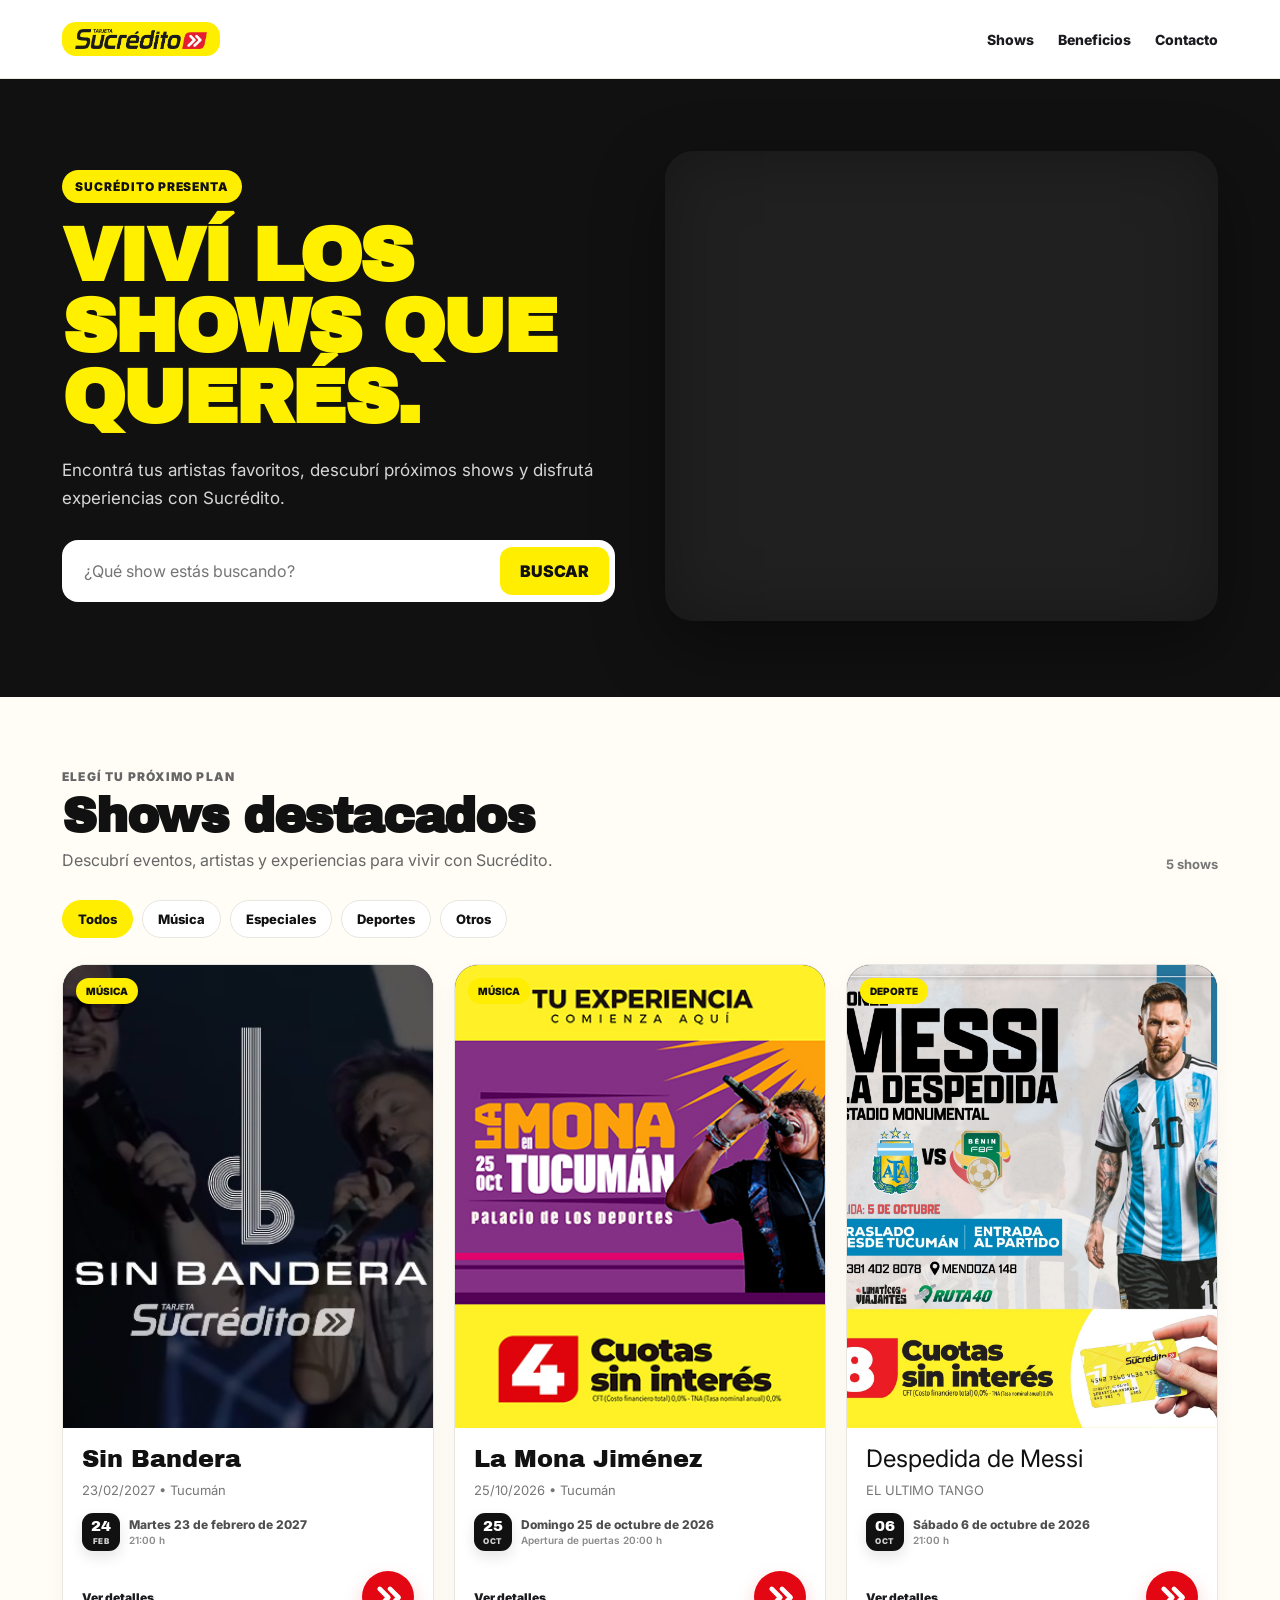
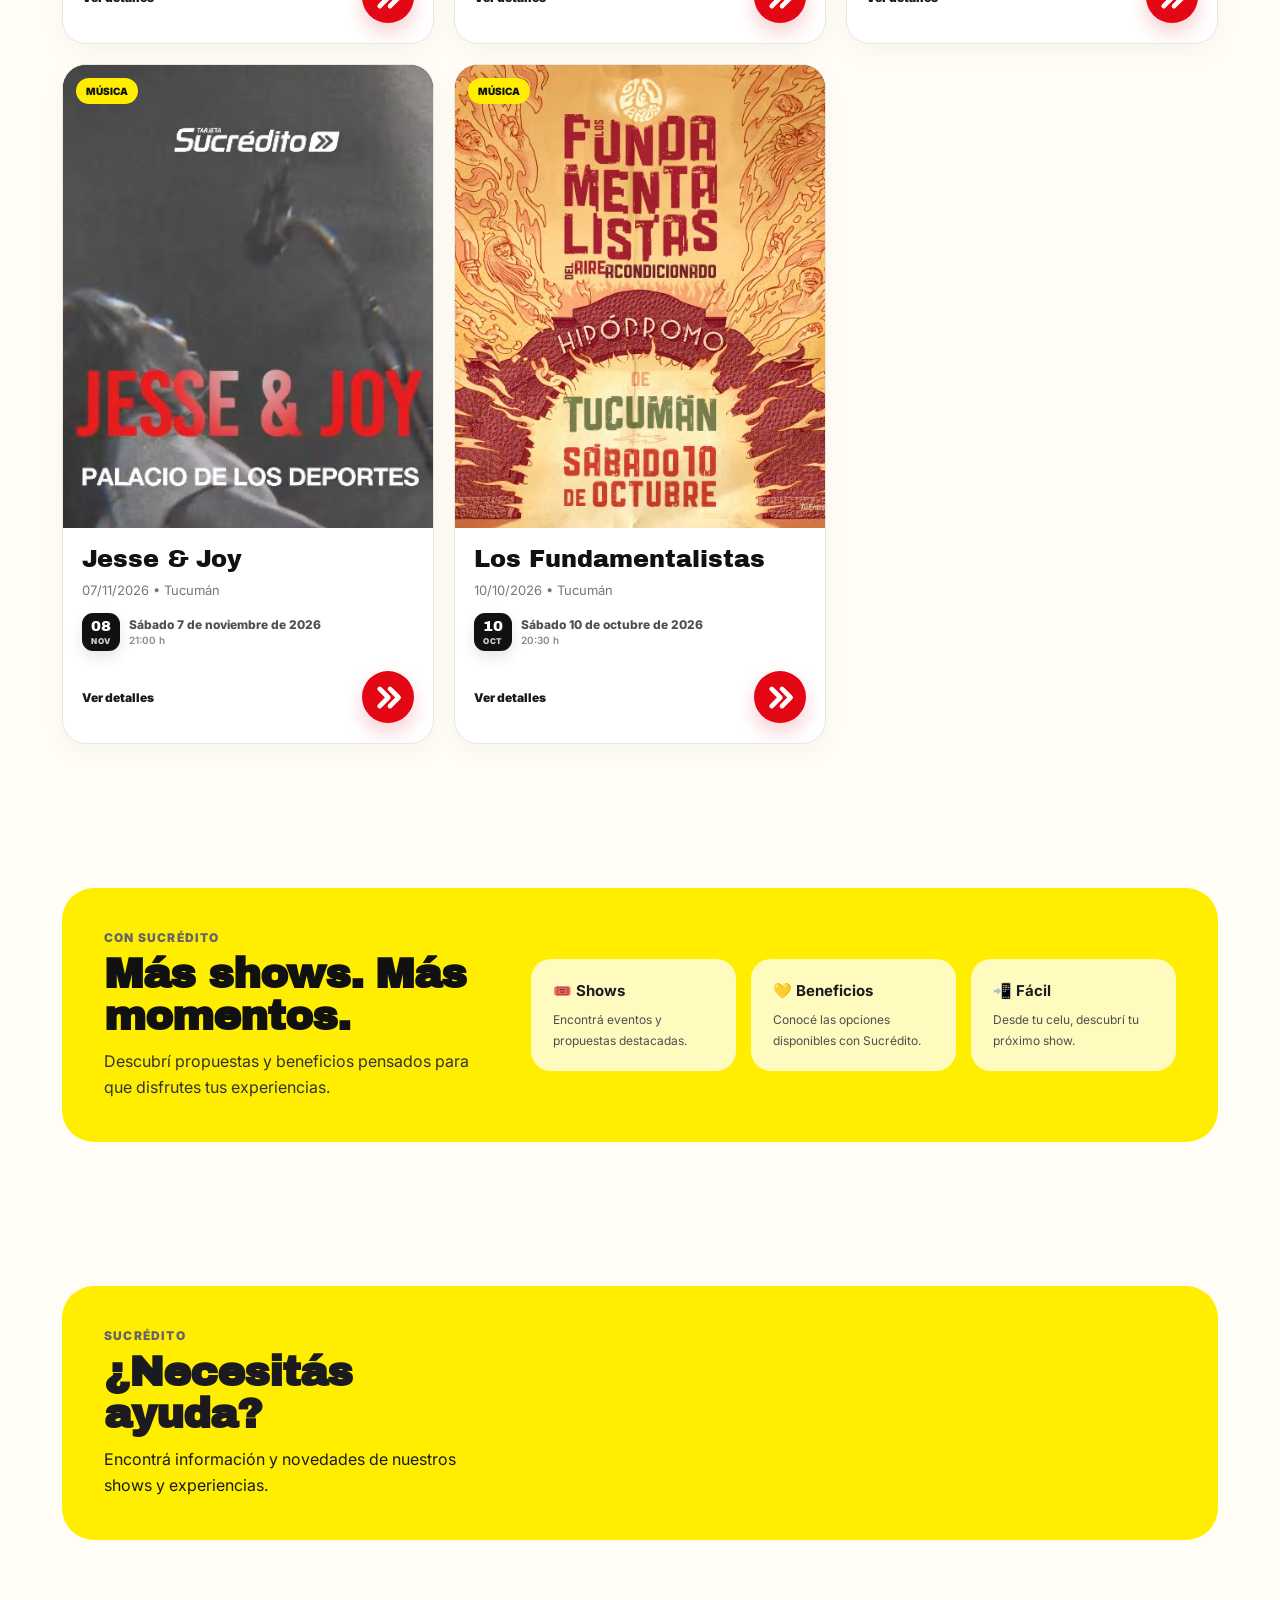
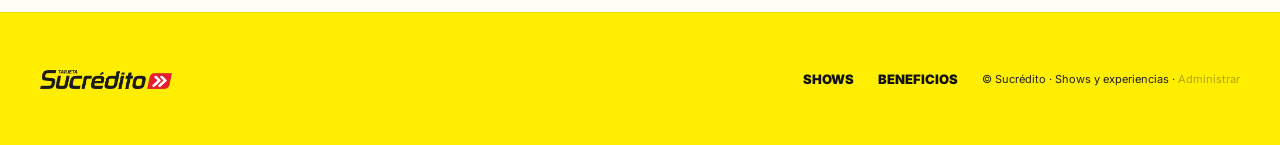
==== commit 6579b4bf: "Update index.html" ====
--- a/index.html
+++ b/index.html
@@ -1633,6 +1633,9 @@
 
 </script>
 
-<!-- Cloudflare Web Analytics: pegá acá el script de tu propiedad, si querés medir esta página -->
+<!-- Cloudflare Web Analytics -->
+<script type='module' src='https://static.cloudflareinsights.com/beacon.min.js' data-cf-beacon='{"token": "e4bff5fb0b1c42b996c14cf19bf481b9"}'></script>
+<!-- End Cloudflare Web Analytics -->
+  
 </body>
 </html>
